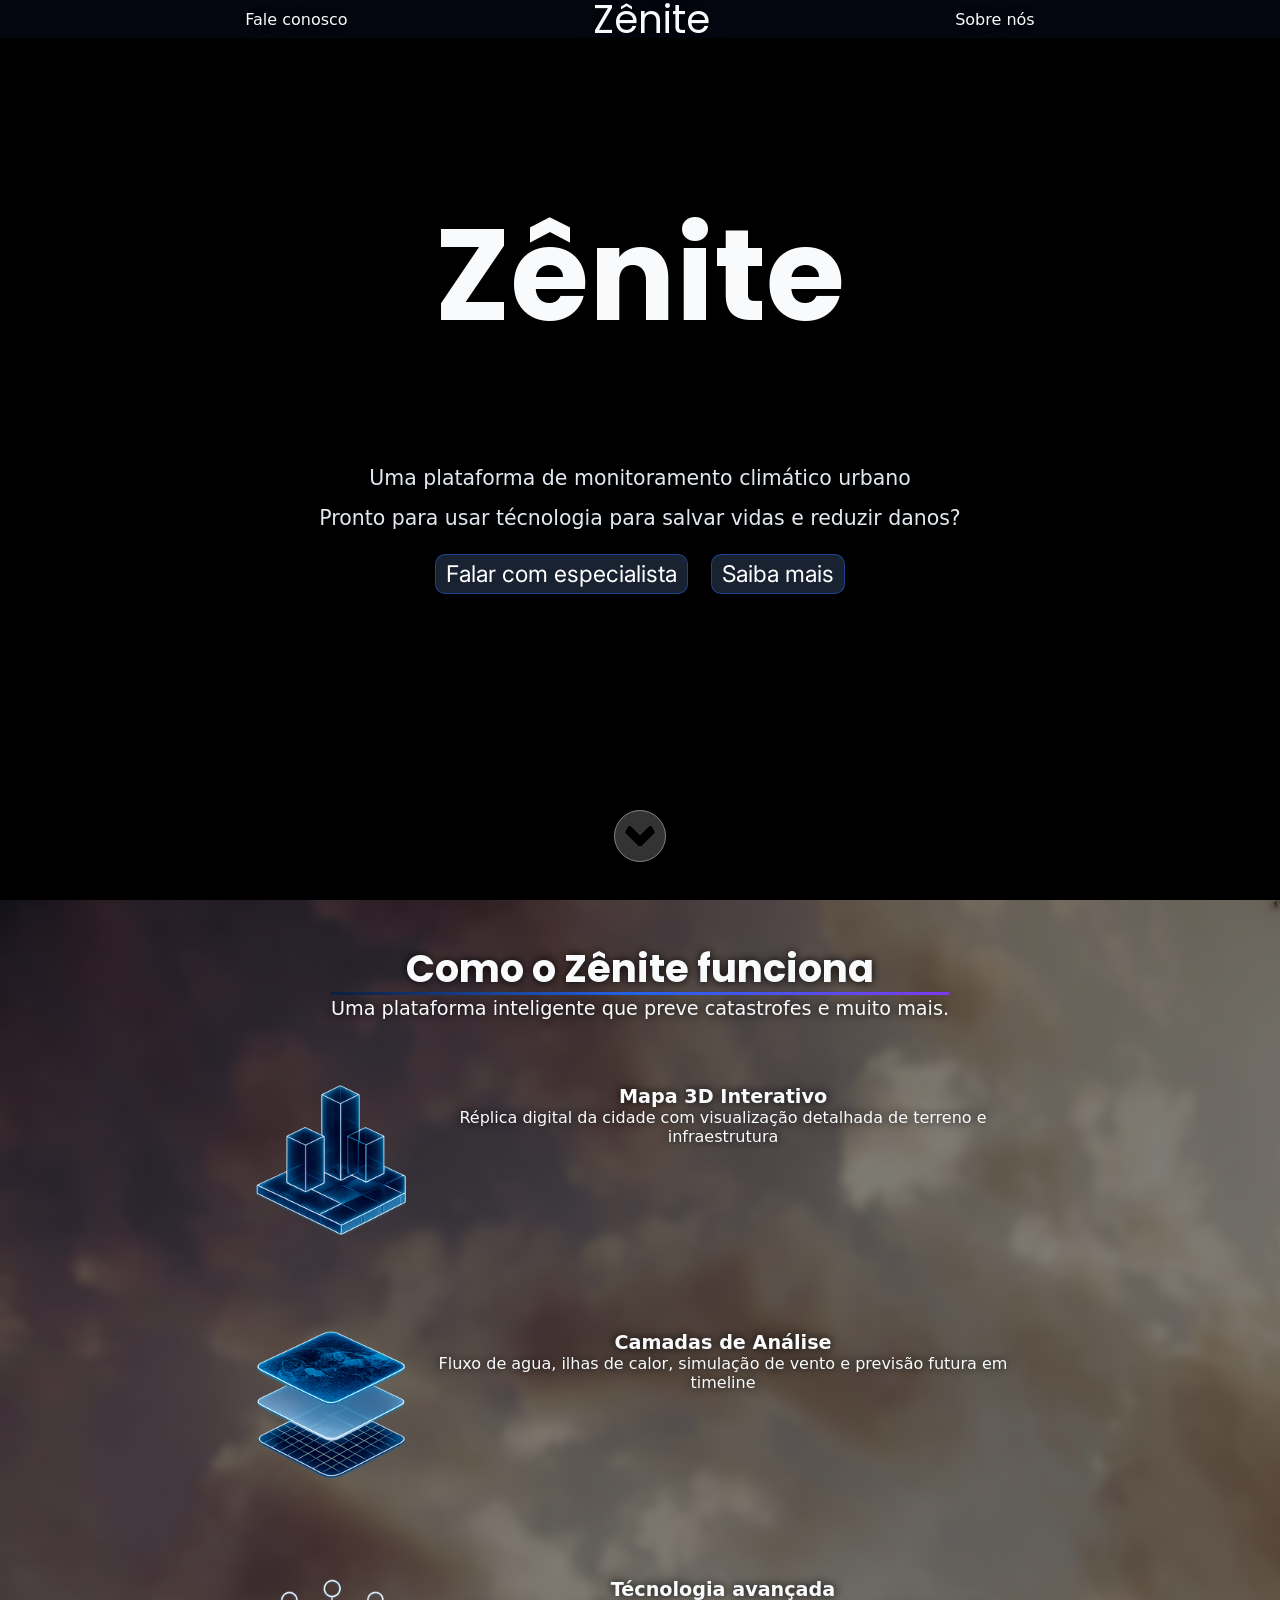
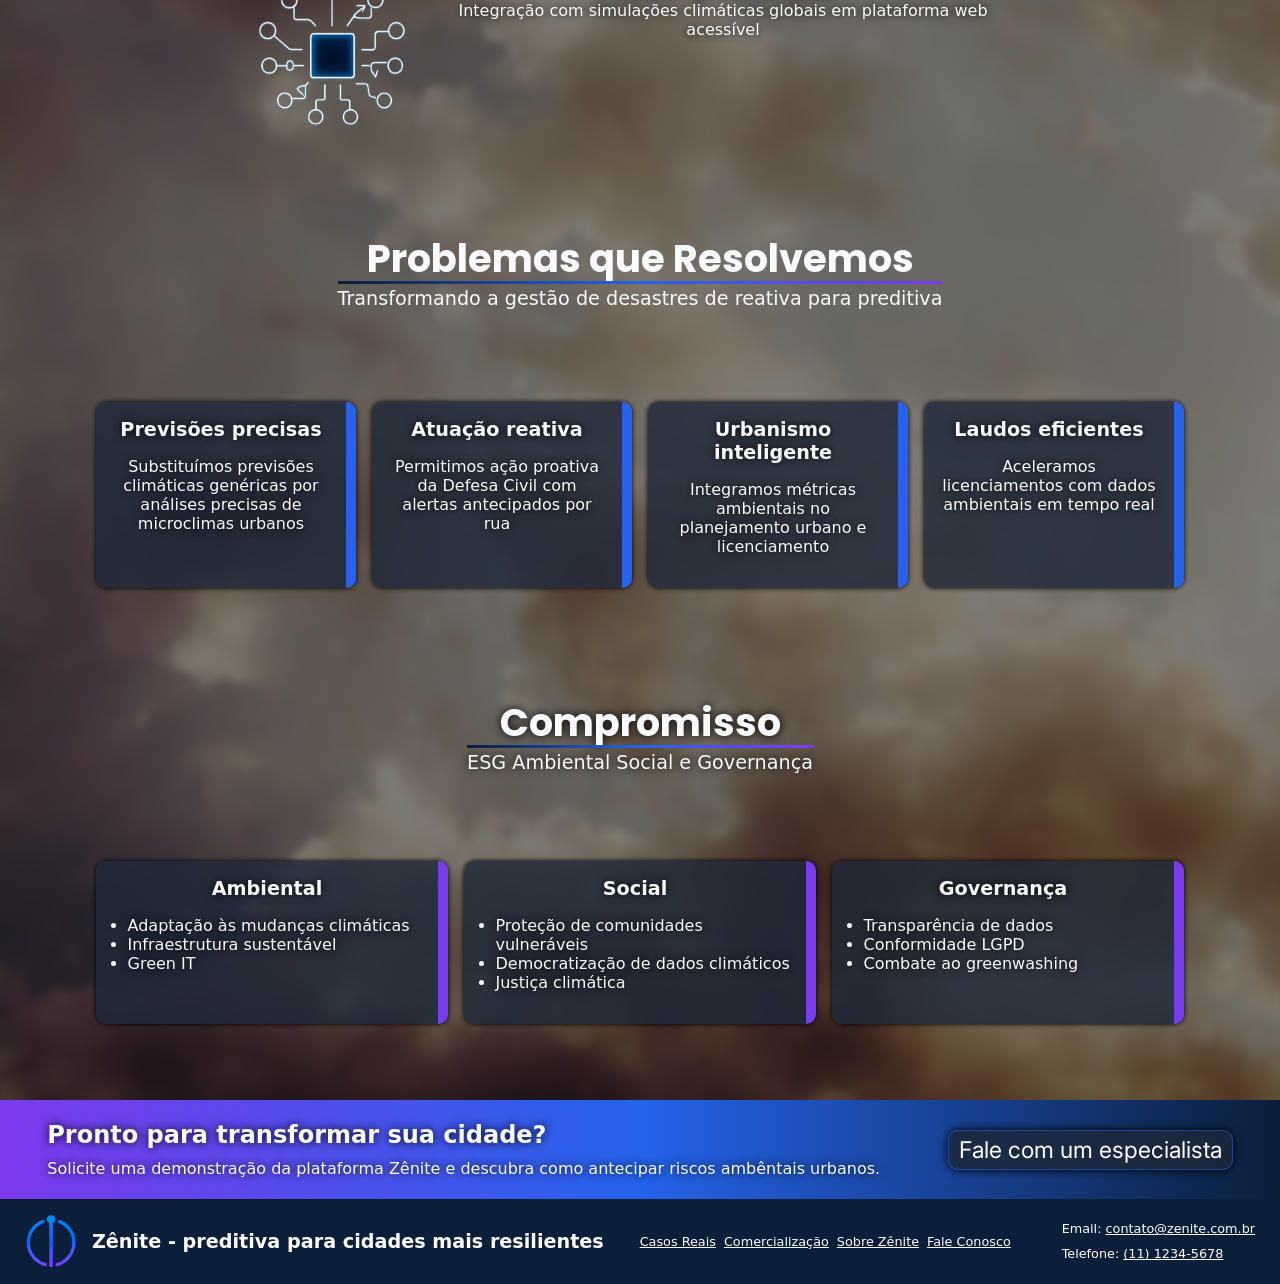
==== paginas/index.html @ c0b7d2ea "Merge pull request #3 from JvMaia1/reformulando-paginas Reformulando paginas" ====
<!DOCTYPE html>
<html lang="pt-br">
  <head>
    <meta charset="UTF-8">
    <meta name="viewport" content="width=device-width, initial-scale=1.0">
    <!-- otimizações para SEO E GEO -->
    <meta name="description" content="Zênite utiliza inteligência preditiva, dados climáticos e simulações urbanas para antecipar desastres e tornar cidades mais resilientes.">
    <meta property="og:title" content="Zênite">
    <meta property="og:description" content="Inteligência preditiva para cidades resilientes">
    <meta property="og:image" content="../imagens/zenite-cidade.jpg">
    <meta property="og:type" content="website">
    <meta property="og:url" content="https://zenite.com.br/">
    <meta name="robots" content="index, follow">

    <title>Zênite - Plataforma de Monitoramento Climático e Resiliência Urbana</title>
    <link rel="canonical" href="https://zenite.com.br/">
    <!-- Fonte -->
    <link rel="preconnect" href="https://fonts.googleapis.com">
    <link rel="preconnect" href="https://fonts.gstatic.com" crossorigin>
    <link href="https://fonts.googleapis.com/css2?family=Poppins:ital,wght@0,100;0,200;0,300;0,400;0,500;0,600;0,700;0,800;0,900;1,100;1,200;1,300;1,400;1,500;1,600;1,700;1,800;1,900&display=swap" rel="stylesheet">
    <link href="https://fonts.googleapis.com/css2?family=Inter:ital,opsz,wght@0,14..32,100..900;1,14..32,100..900&display=swap" rel="stylesheet">
    <!-- Estilos -->
    <link rel="stylesheet" href="../styles/styles.css">
    </head>
<body>
  <header id="topo-pagina">
    
    <video autoplay muted disablePictureInPicture src="../conteudo/videos/video-tempestade-c.mp4"></video>
    
    <h1 id="titulo">Zênite</h1>
    <nav id="menu" aria-label="Menu principal">
      <div class="links-menu">
        <!-- <a class="linha-gradiente" href="./casos-reais.html">Ver casos reais</a> -->
        <a class="linha-gradiente" href="./faleconosco.html">Fale conosco</a>
        <a id="titulo-nav" class="linha-gradiente" href="#topo-pagina">Zênite</a>
        <a class="linha-gradiente" href="./sobre-zenite.html">Sobre nós</a>
        <!-- <a class="linha-gradiente " href="./faleconosco.html">Proteja-se de catastrofes</a> -->
      </div>
    </nav>
    
    <div class="cta-header">
      <p>Uma plataforma de monitoramento climático urbano</p>
      <p>Pronto para usar técnologia para salvar vidas e reduzir danos?</p>
      <span><a id="cta-transformar" href="./faleconosco.html">Falar com especialista</a></span>
      <a href="#scrollar-para-problemas">Saiba mais</a>
    </div>

    <img id="botao-rolar" loading="lazy" src="../conteudo/imagens/seta-baixo.png" alt="seta para baixo para rolar a pagina para baixo e saber mais sobre a zenite">
  </header>

  <main>
    <article id="scrollar-para-problemas"  class="como-funciona">
      
      <div class="cabecalho">
        <h2 class="linha-gradiente">Como o Zênite funciona</h2>
          <p>Uma plataforma inteligente que preve catastrofes e muito mais.</p>
      </div>

      <section class="card">

        <img src="../conteudo/imagens/mapa-3d.png" alt="Mapa 3D Interativo">
        
        <div class="texto-card">
          <h3>Mapa 3D Interativo</h3>
            <p>Réplica digital da cidade com visualização detalhada de terreno e infraestrutura</p>
        </div>

      </section>
      
      <section class="card">

        <img src="../conteudo/imagens/analise-camadas.png" alt="">

        <div class="texto-card">
          <h3>Camadas de Análise</h3>
          <p>Fluxo de agua, ilhas de calor, simulação de vento e previsão futura em timeline</p>
        </div>

      </section>
      
      <section id="ancora-como-funciona" class="card">

        <img src="../conteudo/imagens/tecnologia-avancada.png" alt="">

        <div class="texto-card">
          <h3>Técnologia avançada</h3>
            <p>Integração com simulações climáticas globais em plataforma web acessível</p>
      </div>

      </section>

    </article>

    <section class="problemas-que-resolvemos">
      <div class="cabecalho">
        <h2 class="linha-gradiente">Problemas que Resolvemos</h2>
          <p>Transformando a gestão de desastres de reativa para preditiva</p>
      </div>
      <div class="cards">

        <div class="card">
          <h3 class="titulo-card">Previsões precisas</h3>
            <p class="card-conteudo">Substituímos previsões climáticas genéricas por análises precisas de microclimas urbanos</p>
        </div>

        <div class="card">
          <h3 class="titulo-card">Atuação reativa</h3>
            <p class="card-conteudo">Permitimos ação proativa da Defesa Civil com alertas antecipados por rua</p>
        </div>

        <div class="card">
          <h3 class="titulo-card">Urbanismo inteligente</h3>
            <p class="card-conteudo">Integramos métricas ambientais no planejamento urbano e licenciamento</p>
        </div>

        <div class="card">
          <h3 class="titulo-card">Laudos eficientes</h3>
            <p class="card-conteudo">Aceleramos licenciamentos com dados ambientais em tempo real</p>
        </div>

      </div>

    </section>
    
    <section class="compromisso">
      <div class="cabecalho">
        <h2 class="linha-gradiente">Compromisso</h2>
          <p>ESG Ambiental Social e Governança</p>
      </div>

        <section>
          <div class="cards">

            <div class="card">
          <h3>Ambiental</h3>
            <ul>
              <li>Adaptação às mudanças climáticas</li>
              <li>Infraestrutura sustentável</li>
              <li>Green IT</li>
            </ul>
        </div>
        
        <div class="card">
          <h3>Social</h3>
            <ul>
              <li>Proteção de comunidades vulneráveis</li>
              <li>Democratização de dados climáticos</li>
              <li>Justiça climática</li>
            </ul>
        </div>

        <div class="card">
            <h3>Governança</h3>
            <ul>
              <li>Transparência de dados</li>
              <li>Conformidade LGPD</li>
            <li>Combate ao greenwashing</li>
          </ul>
        </div>
        </div>
        </section>

    </section>

    <section class="pronto-para-transformar">
      <div>
        <h2>Pronto para transformar sua cidade?</h2>
          <p>Solicite uma demonstração da plataforma Zênite e descubra como antecipar riscos ambêntais urbanos.</p>
      </div>
      <span><a class="cta-transformar" href="faleconosco.html">Fale com um especialista</a></span>
    </section>

  </main>

  <footer>

    <div class="logo">
      <img class="logo-original" loading="lazy" src="../conteudo/imagens/nova-logo-zenite-cortada.png" alt="Logo Zênite">
      <h2>Zênite - preditiva para cidades mais resilientes</h2>
    </div>

    
    
    <div class="footer-links">
      <a href="./casos-reais.html">Casos Reais</a>
      <a href="./comercializacao.html">Comercialização</a>
      <a href="./sobre-zenite.html">Sobre Zênite</a>
      <a href="./faleconosco.html">Fale Conosco</a>
    </div>

    <div class="footer-contato">
      <p>Email: <a href="mailto:contato@zenite.com.br">contato@zenite.com.br</a></p>
      <p>Telefone: <a href="tel:+551112345678">(11) 1234-5678</a></p>
    </div>
    
  </footer>

  <script src="../scripts/script.js"></script>
  <script type="application/ld+json">
    {
      "@context": "https://schema.org",
      "@type": "Organization",
      "name": "Zênite",
      "url": "https://zenite.com.br",
      "description": "Plataforma de monitoramento climático e resiliência urbana"
    }
  </script>
</body>
</html>
---- styles/styles.css ----
/* META */

:root {
  /* Cores principais */
  --cor-principal1: #0B1F3A;
  --cor-principal2: #2563EB;
  --cor-principal3: #3882F6;
  --cor-principal4: #7C3AED;
  --cor-principal5: #F8FAFC;

  /* Cores Neutras */
  --cor-neutra1: #020617;
  --cor-neutra2: #1E293B;
  --cor-neutra3: #64748B;
  --cor-neutra4: #E2E8F0;
  --cor-neutra5: #FFFFFF;

  /* Fontes */
  --fonte-titulos: 'Poppins', sans-serif, system-ui;

  /* Gradiente */
  --gradiente: linear-gradient(to right, #0B1F3A, #2563EB, #7C3AED);
}

*, *::before, *::after {
  box-sizing: border-box;
  margin: 0;
  padding: 0;
}

html {
  overflow-x: hidden; /* Evitando que a pagina crie uma barra lateral */
  font-size: 16px;
  font-family: system-ui, sans-serif;
  background-color: black;
  scroll-behavior: smooth;
}

main::before{
  content: '';

  position: absolute;
  inset: 0;

  background: rgba(0, 0, 0, 0.5);
  backdrop-filter: blur(4px);

  z-index: -1;
}

main{
  position: relative;
  isolation: isolate;
  background-image: url(../conteudo/imagens/fundo.jpeg);
  background-size: cover;
}

h1, nav, nav a { 
  text-shadow: 0 0 10px black;
  color: var(--cor-principal5);
  text-decoration: none;
}

header {
  display: flex;
  justify-content: center;
  position: relative;
  width: 100vw;
  height: 100vh;

  video {
    position: absolute;
    z-index: -2;  
    width: 100vw;
    height: 100vh;
    object-fit: cover;
    animation-name: esmaecer;
    animation-timing-function: ease-in;
    animation-duration: 12s;
    animation-fill-mode: forwards;
  }
}

h1 {
  position: absolute;
  top: 20vh;
  
  font-size: clamp(4rem, 10vw, 16rem);
  
  /* espaço para a linha */
  padding-bottom: 1rem;
  
  font-family: var(--fonte-titulos);
}

/* linha com gradiente abaixo do titulo */
.linha-gradiente::after {
  content: '';
  
  position: absolute;
  top: 20vh;
  
  /* faz a linha começar antes do texto */
  left: -15vw;
  
  /* aumenta além do tamanho do h1 */
  width: calc(100% + 30vw);
  
  height: 3px;
  
  background: var(--gradiente);
}

.cabecalho h2{position: relative;}

.cabecalho .linha-gradiente::after {
  position: absolute;
  top: 90%;
  left: 0;
  width: 100%;
}

nav {
  /* Flex */
  position: fixed;
  top: 0;
  display: flex;
  flex-wrap: wrap;
  align-content: flex-start;
  gap: 5px;
  
  /* Posição */
  z-index: 5;
  
  a{
    font-size: clamp(1rem, 1.2vw, 60px);
    position: relative;
    transition: 0.3s ease-in-out;
    
    &:hover, &:focus-visible{
      color: var(--cor-principal3);
      text-shadow: 0 0 10px #00000049;
      &::after{
        animation-name: transicao_barra_links;
        animation-duration: 0.3s;
        opacity: 1;
      }
    }
  }
  
  .linha-gradiente::after{
    position: absolute;
    height: 3px;
    width: 120%;
    left: -10%;
    top: 90%;
    opacity: 0;
    transition: opacity 0.3s ease;
  }
}

#titulo-nav{
  font-size: clamp(1.5rem, 3vw, 8rem);
  font-family: var(--fonte-titulos);
  /* user-select: none; */
  cursor: default ;
  opacity: 0;
  transition: opacity 0.5s ease;
  text-shadow: black 0px 0px 20px;
}

#titulo-nav.visivel{
  opacity: 1;
  cursor: pointer ;
}

.links-menu{
  display: flex;
  align-items: center;
  justify-content: space-evenly;
  background-color: #070d1b9c;
  box-shadow:  0 0 20px black;
  width: 100vw;
  min-height: fit-content;
  height: 3vw;
}

.cta-header{
  position: absolute;
  top: 50vh;
  text-align: center;
  font-size: clamp(1rem, 3vw, 8rem);
  color: var(--cor-neutra4);
  text-shadow: 0 0 10px black;
  p{
    user-select: none;
    position: relative;
    font-size: clamp(1rem, 1.6vw, 8rem);
    margin-inline: 10px;
    margin-block: 1rem;
  }
}

.cta-header, .pronto-para-transformar{
  a, a #cta-transformar{
    font-family: 'Inter', sans-serif;
    display: inline-block;
    position: relative;
    color: var(--cor-neutra5);
    font-size: clamp(1rem, 1.8vw, 6rem);
    /* width: fit-content; */
    text-decoration: none;
    background-color: hsla(217, 33%, 17%, 0.85);
    border-radius: 10px;
    padding: 5px 10px;
    box-shadow: 0 0 10px black;
    text-shadow: none;
    margin: 5px;
    border: 1px solid #2564eb80;
}
  
  a:hover, a:focus-visible{ 
    color:var(--cor-principal2); 
    box-shadow: 0 0 2px var(--cor-principal2);
  }     
}

#botao-rolar{
  /*Tamanho  */
  width: 52px;
  height: 52px;  

  /* Posição */
  position: fixed;
  top: 90vh;
  z-index: 3;

  /* Animação */
  animation-name: sobe_desce;
  animation-duration: 1s;
  animation-iteration-count: infinite;
  animation-direction: alternate;
  
  /* Estilização */
  background-color: rgba(255, 255, 255, 0.2);
  border: 1px gray solid;
  padding: 10px;
  border-radius: 100%;
  user-select: none;
}

.compromisso{
  height: 50vh;
  min-height: fit-content;
  ul{
    margin-inline-start: 1rem ;
  }
}

.como-funciona{height: 100vh;}

.como-funciona, .compromisso { 
  display: flex;
  isolation: isolate;
  position: relative;
  flex-direction: column;
  font-size: clamp(0.8rem, 2vw, 3rem);
  min-height: fit-content;
  align-items: center;
  justify-content: space-around;
  padding: 1rem;
  color: var(--cor-principal5);
  text-shadow: 0 0 10px black;
  
  img{
    width: 150px;
    height: auto;
  }
}

.como-funciona, .problemas-que-resolvemos, .compromisso{
  p{
    font-size: clamp(0.8rem, 1.5vw, 4rem);
    margin: 0 auto;
  }
  
  .cabecalho {
    
    h2{
      font-size: clamp(1.5rem, 3vw, 8rem);
      font-family: var(--fonte-titulos);
    }
  }
  
}

.card{
  
  display: flex;
  max-width: 800px;
  gap: 1rem;
  color: var(--cor-principal5);
  text-shadow: 0 0 10px black;
  padding: 1rem;
  padding-block-end: 2rem;
  border-radius: 10px;  
  user-select: none;
  transition: ease-in-out 0.1s;
  &:hover, &:focus-visible{
    transform: scale(1.008);
  }
  
  h2, h3, p{
    width: 100%;
    text-align: center;
    font-size: clamp(1rem, 1.5vw, 3rem);
  }
  
  ul{
    margin-inline-start: 5%;
  }
  
  p, li{
    font-size: clamp(1rem, 1vw, 6rem);
  }
}

.problemas-que-resolvemos{
  color: var(--cor-principal5);
  height: 50vh;
  min-height: fit-content;
  display: flex;
  flex-wrap: wrap;
  justify-content: space-around;
  align-items: center;
  
}

.cabecalho{
  display: flex;
  text-align: center;
  flex-direction: column;
  justify-content: center;
  align-content: center;
}

.problemas-que-resolvemos, .compromisso {
  .cards{
    display: flex;
    width: 90vw;
    flex-wrap: wrap;
    padding: 2rem;
    gap: 1rem;
    justify-content: space-around;
  }
  
  .card{
    flex: 1 1 20%;
    display: flex;
    flex-direction: column;
    border-radius: 10px;
    background-color: hsla(217, 33%, 17%, 0.8);
    box-shadow: 0 0 5px black;
  }
}
.compromisso .card {border-inline-end: solid 10px var(--cor-principal4);}
.problemas-que-resolvemos .card{ border-inline-end: solid 10px var(--cor-principal2);}

.pronto-para-transformar{
  display: flex;
  flex-wrap: wrap;
  align-items: center;
  justify-content: space-around;
  gap: 5px;
  background-image: linear-gradient(to right,#7C3AED,#2563EB,#0B1F3A);
  padding: 1rem;
  color: var(--cor-principal5);
  h2,p{
    padding: 5px;
    text-shadow: 0 0 10px black;
  }
}

footer {
  color: white;
  font-size: clamp(0.8rem, 0.8vw, 3rem);
  text-align: center;
  display: flex;
  gap: 1rem;
  flex-wrap: wrap;
  justify-content: space-around;
  align-items: center;
  height: fit-content;
  background-color: var(--cor-principal1);
  a {
    color: white;
    &:hover, &:focus-visible{
      color: var(--cor-principal3)
    }
  }
}

.footer-links {
  display: flex;
  gap: 0.5rem;
}

.footer-contato{
  text-align: start;
  padding: 10px;
  p{padding: 5px;}
}

.logo{
  display: flex;
  align-items: center;
  .logo-original {
    width: clamp(50px, 3.5vw, 150px);
    margin: 1rem ;
  }
}

@keyframes sobe_desce{
  from{transform: translateY(10px);}
  to{transform: translateY(-10px);}
}

@keyframes transicao_barra_links {
  from { transform: scaleX(0.1) ; }
  to { transform: scaleX(1) ; }
}

@keyframes esmaecer{
  from{opacity: 1;}
  to{opacity:0.7;}
}
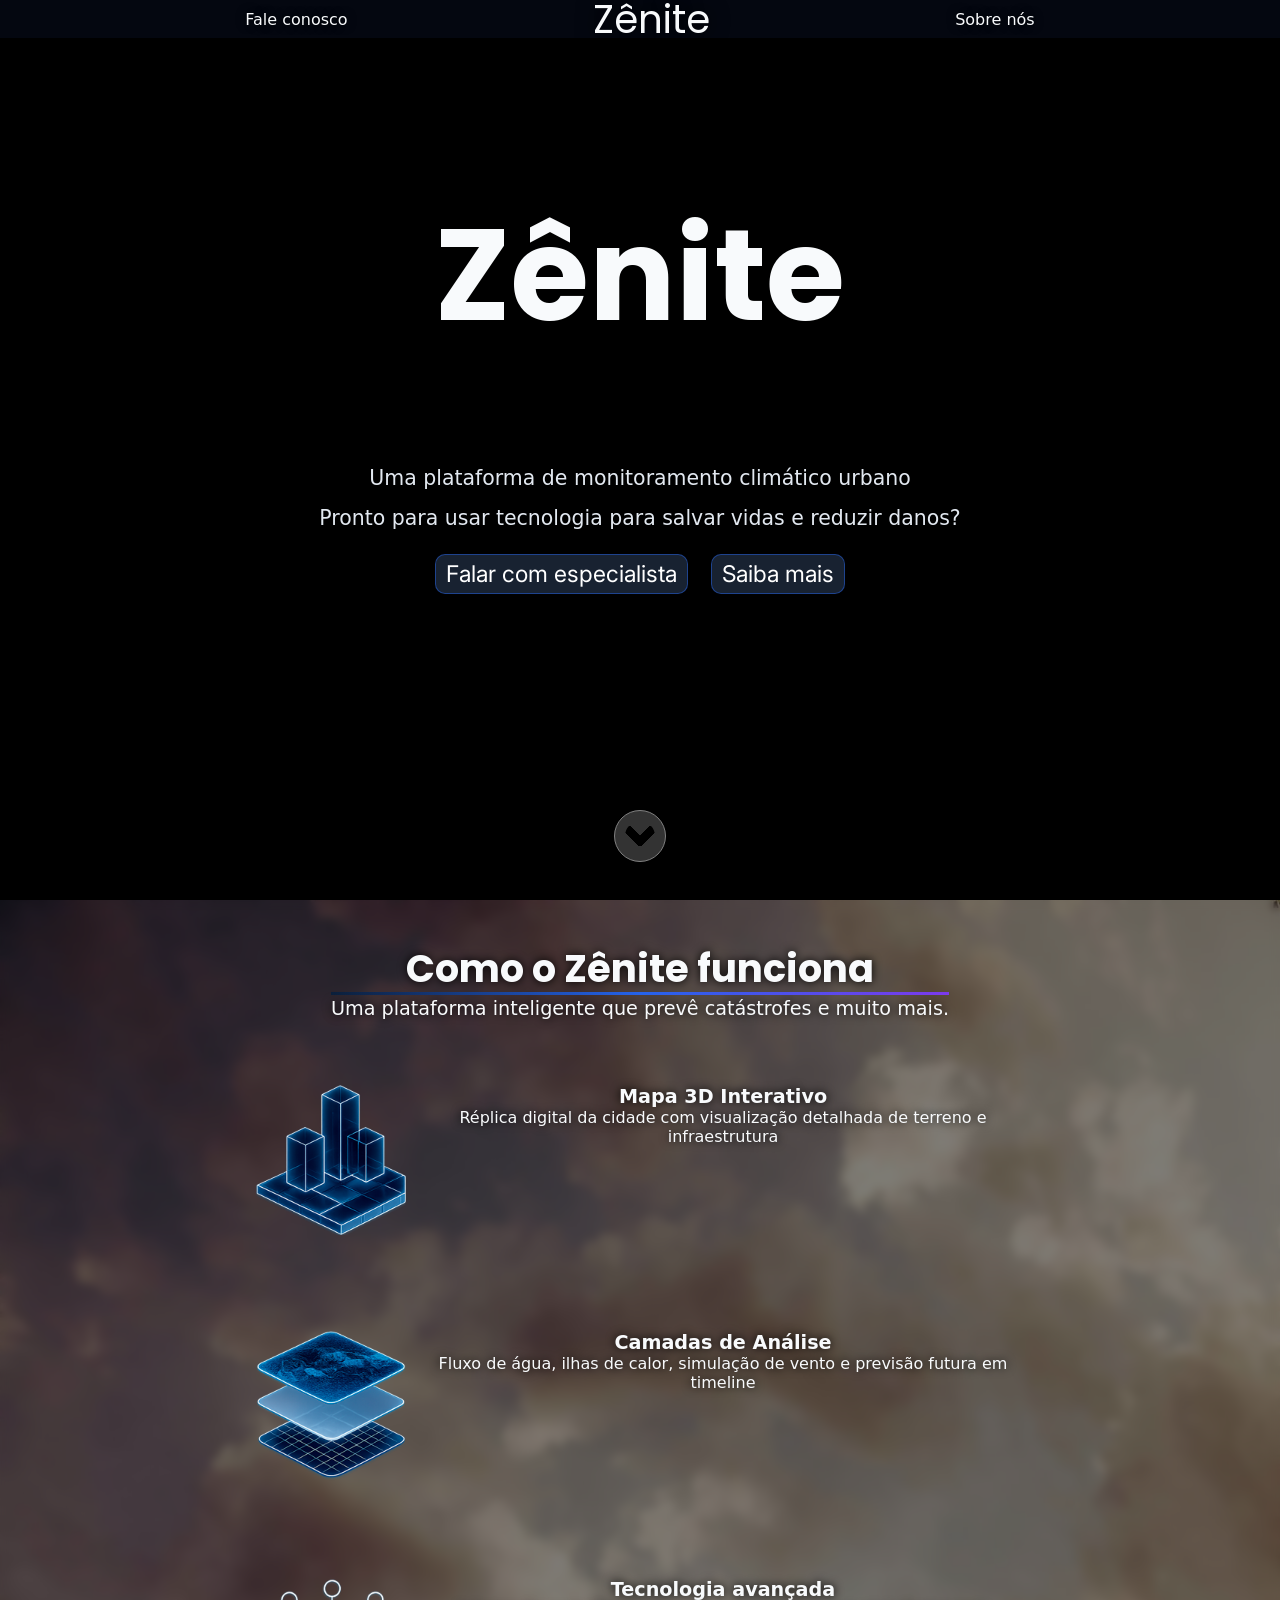
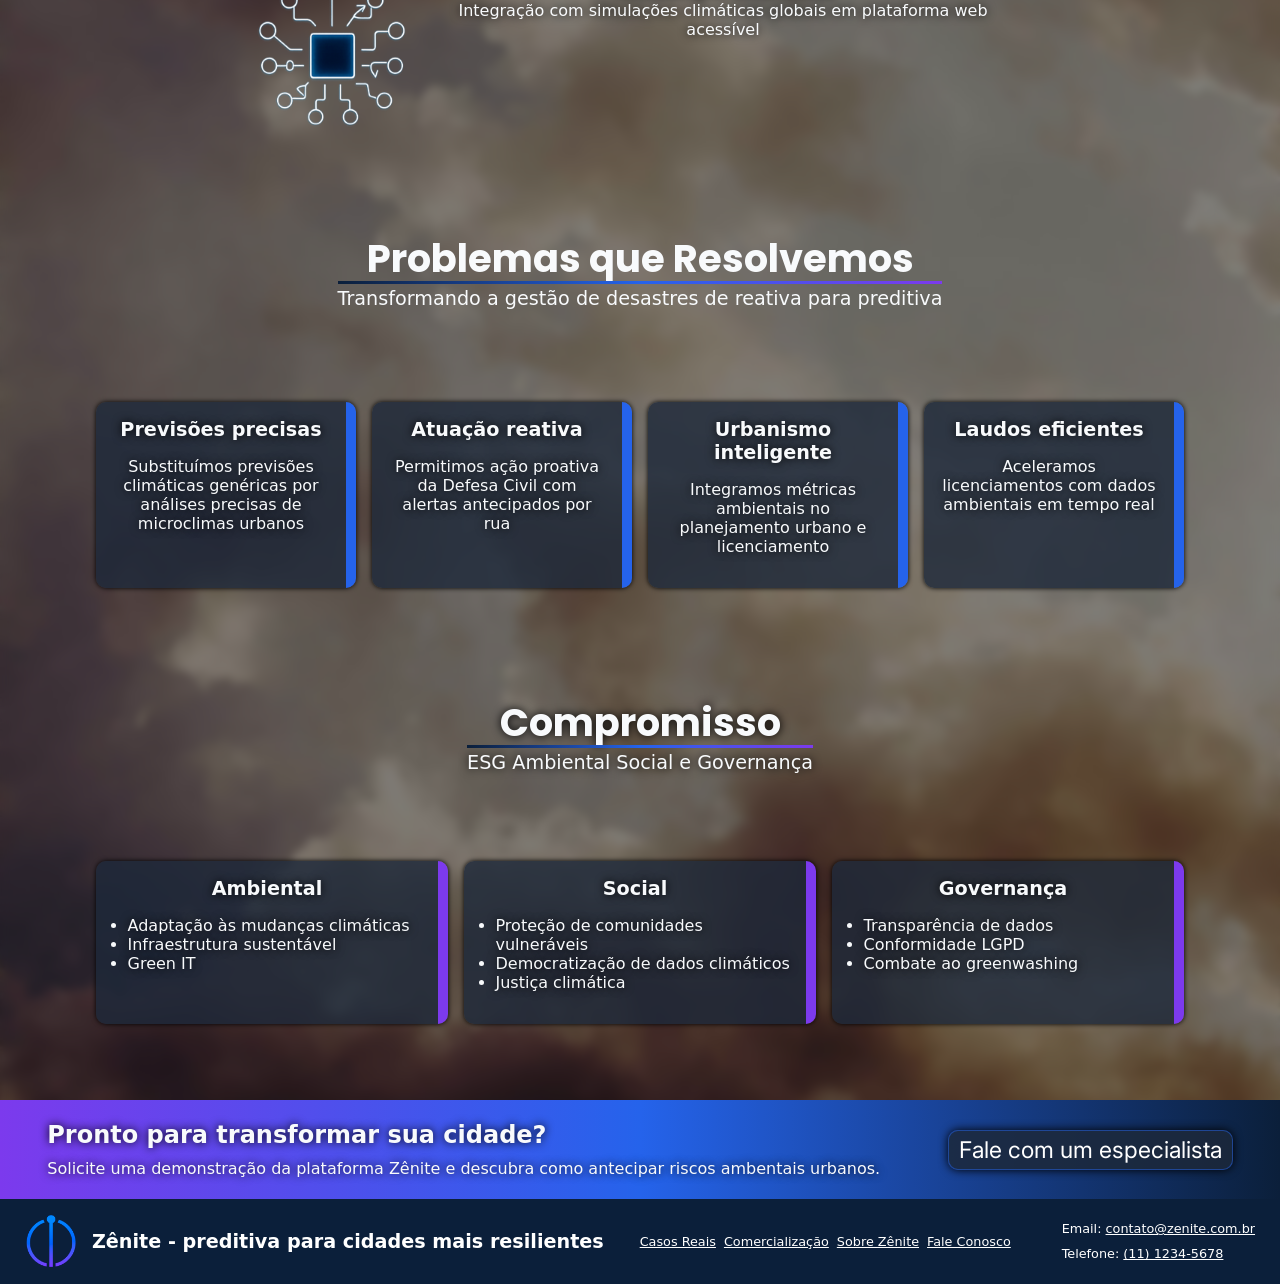
==== commit c0c7e6b0: "Merge pull request #4 from JvMaia1/feature/Yuri Feature/yuri" ====
--- a/paginas/index.html
+++ b/paginas/index.html
@@ -32,7 +32,7 @@
       <div class="links-menu">
         <!-- <a class="linha-gradiente" href="./casos-reais.html">Ver casos reais</a> -->
         <a class="linha-gradiente" href="./faleconosco.html">Fale conosco</a>
-        <a id="titulo-nav" class="linha-gradiente" href="#topo-pagina">Zênite</a>
+        <a id="titulo-nav" class="linha-gradiente" href="#topo-pagina" aria-current="page">Zênite</a>
         <a class="linha-gradiente" href="./sobre-zenite.html">Sobre nós</a>
         <!-- <a class="linha-gradiente " href="./faleconosco.html">Proteja-se de catastrofes</a> -->
       </div>
@@ -40,7 +40,7 @@
     
     <div class="cta-header">
       <p>Uma plataforma de monitoramento climático urbano</p>
-      <p>Pronto para usar técnologia para salvar vidas e reduzir danos?</p>
+      <p>Pronto para usar tecnologia para salvar vidas e reduzir danos?</p>
       <span><a id="cta-transformar" href="./faleconosco.html">Falar com especialista</a></span>
       <a href="#scrollar-para-problemas">Saiba mais</a>
     </div>
@@ -53,7 +53,7 @@
       
       <div class="cabecalho">
         <h2 class="linha-gradiente">Como o Zênite funciona</h2>
-          <p>Uma plataforma inteligente que preve catastrofes e muito mais.</p>
+          <p>Uma plataforma inteligente que prevê catástrofes e muito mais.</p>
       </div>
 
       <section class="card">
@@ -69,11 +69,11 @@
       
       <section class="card">
 
-        <img src="../conteudo/imagens/analise-camadas.png" alt="">
+        <img src="../conteudo/imagens/analise-camadas.png" alt="Visualização de camadas climáticas urbanas">
 
         <div class="texto-card">
           <h3>Camadas de Análise</h3>
-          <p>Fluxo de agua, ilhas de calor, simulação de vento e previsão futura em timeline</p>
+          <p>Fluxo de água, ilhas de calor, simulação de vento e previsão futura em timeline</p>
         </div>
 
       </section>
@@ -83,7 +83,7 @@
         <img src="../conteudo/imagens/tecnologia-avancada.png" alt="">
 
         <div class="texto-card">
-          <h3>Técnologia avançada</h3>
+          <h3>Tecnologia avançada</h3>
             <p>Integração com simulações climáticas globais em plataforma web acessível</p>
       </div>
 
@@ -165,7 +165,7 @@
     <section class="pronto-para-transformar">
       <div>
         <h2>Pronto para transformar sua cidade?</h2>
-          <p>Solicite uma demonstração da plataforma Zênite e descubra como antecipar riscos ambêntais urbanos.</p>
+          <p>Solicite uma demonstração da plataforma Zênite e descubra como antecipar riscos ambentais urbanos.</p>
       </div>
       <span><a class="cta-transformar" href="faleconosco.html">Fale com um especialista</a></span>
     </section>
--- a/styles/styles.css
+++ b/styles/styles.css
@@ -392,8 +392,9 @@
   align-items: center;
   height: fit-content;
   background-color: var(--cor-principal1);
-  a {
+  a{
     color: white;
+    text-decoration:underline;
     &:hover, &:focus-visible{
       color: var(--cor-principal3)
     }
@@ -433,4 +434,5 @@
 @keyframes esmaecer{
   from{opacity: 1;}
   to{opacity:0.7;}
-}+}
+
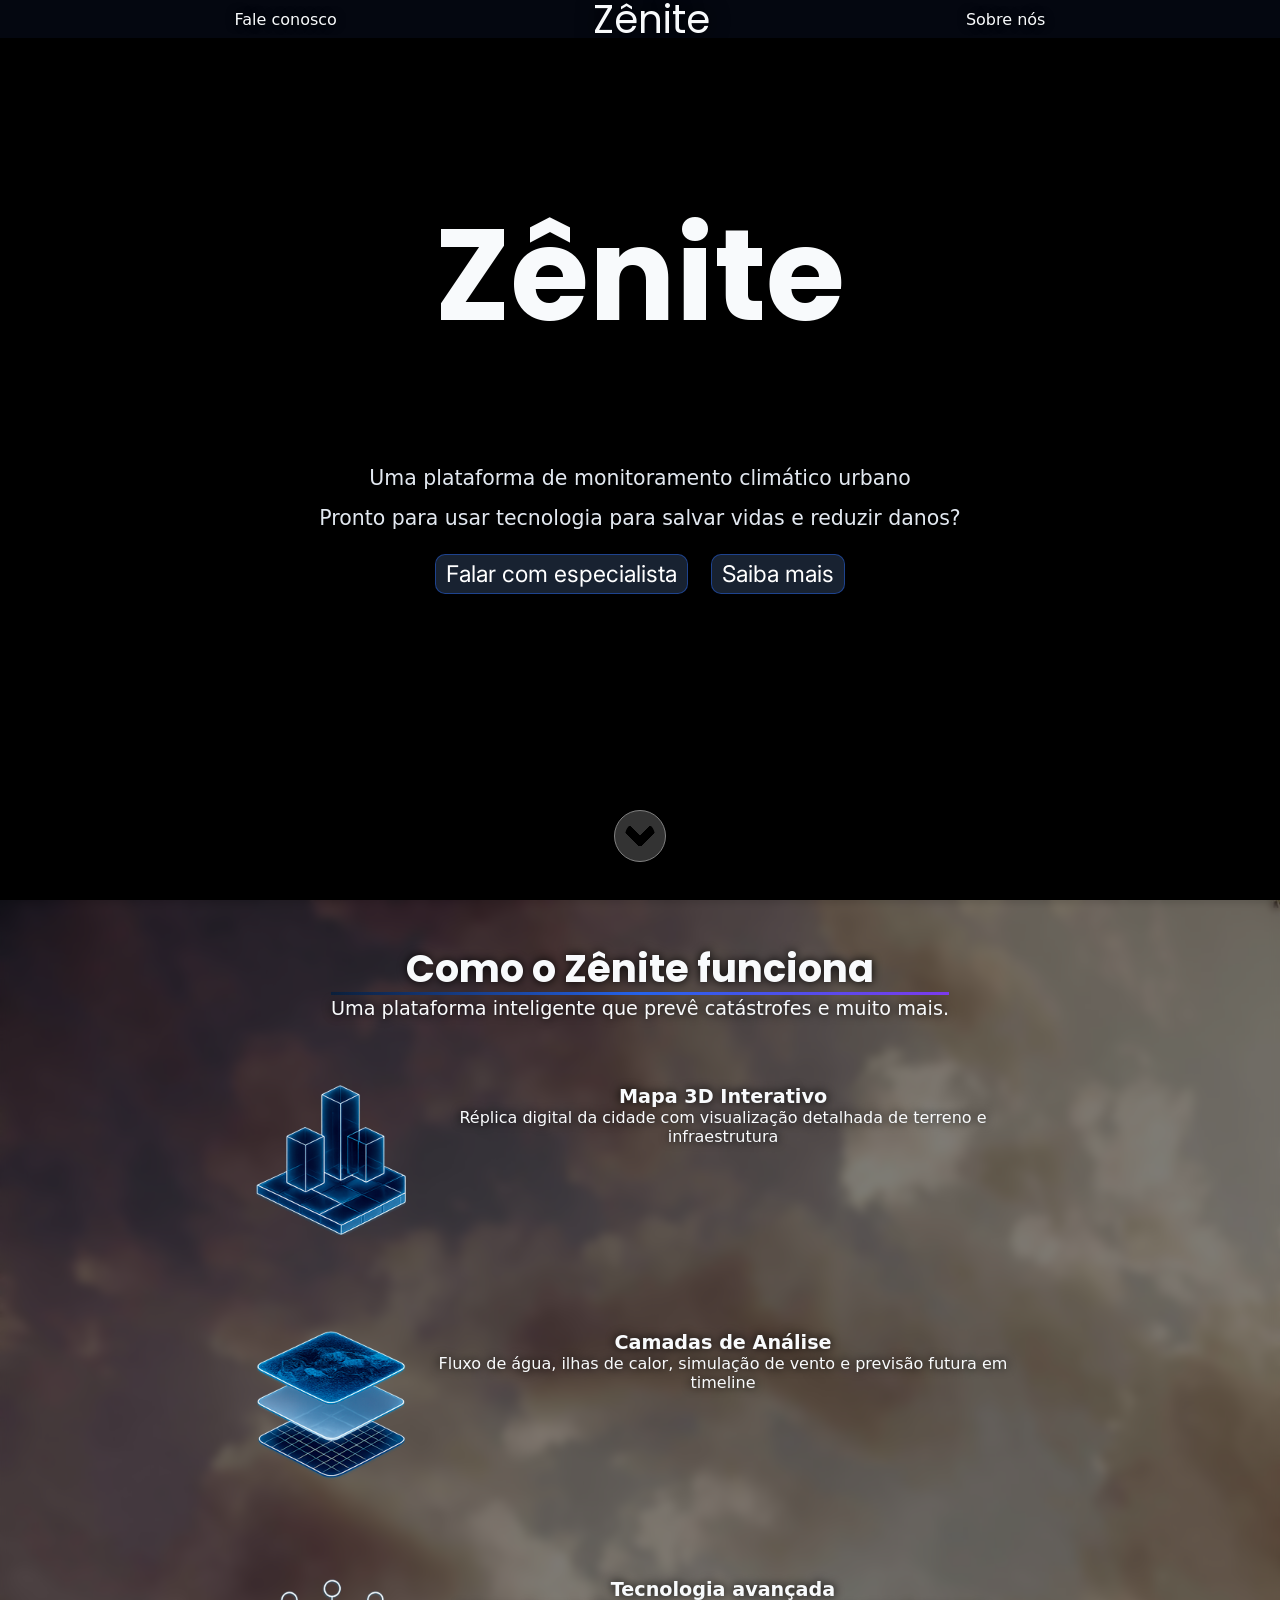
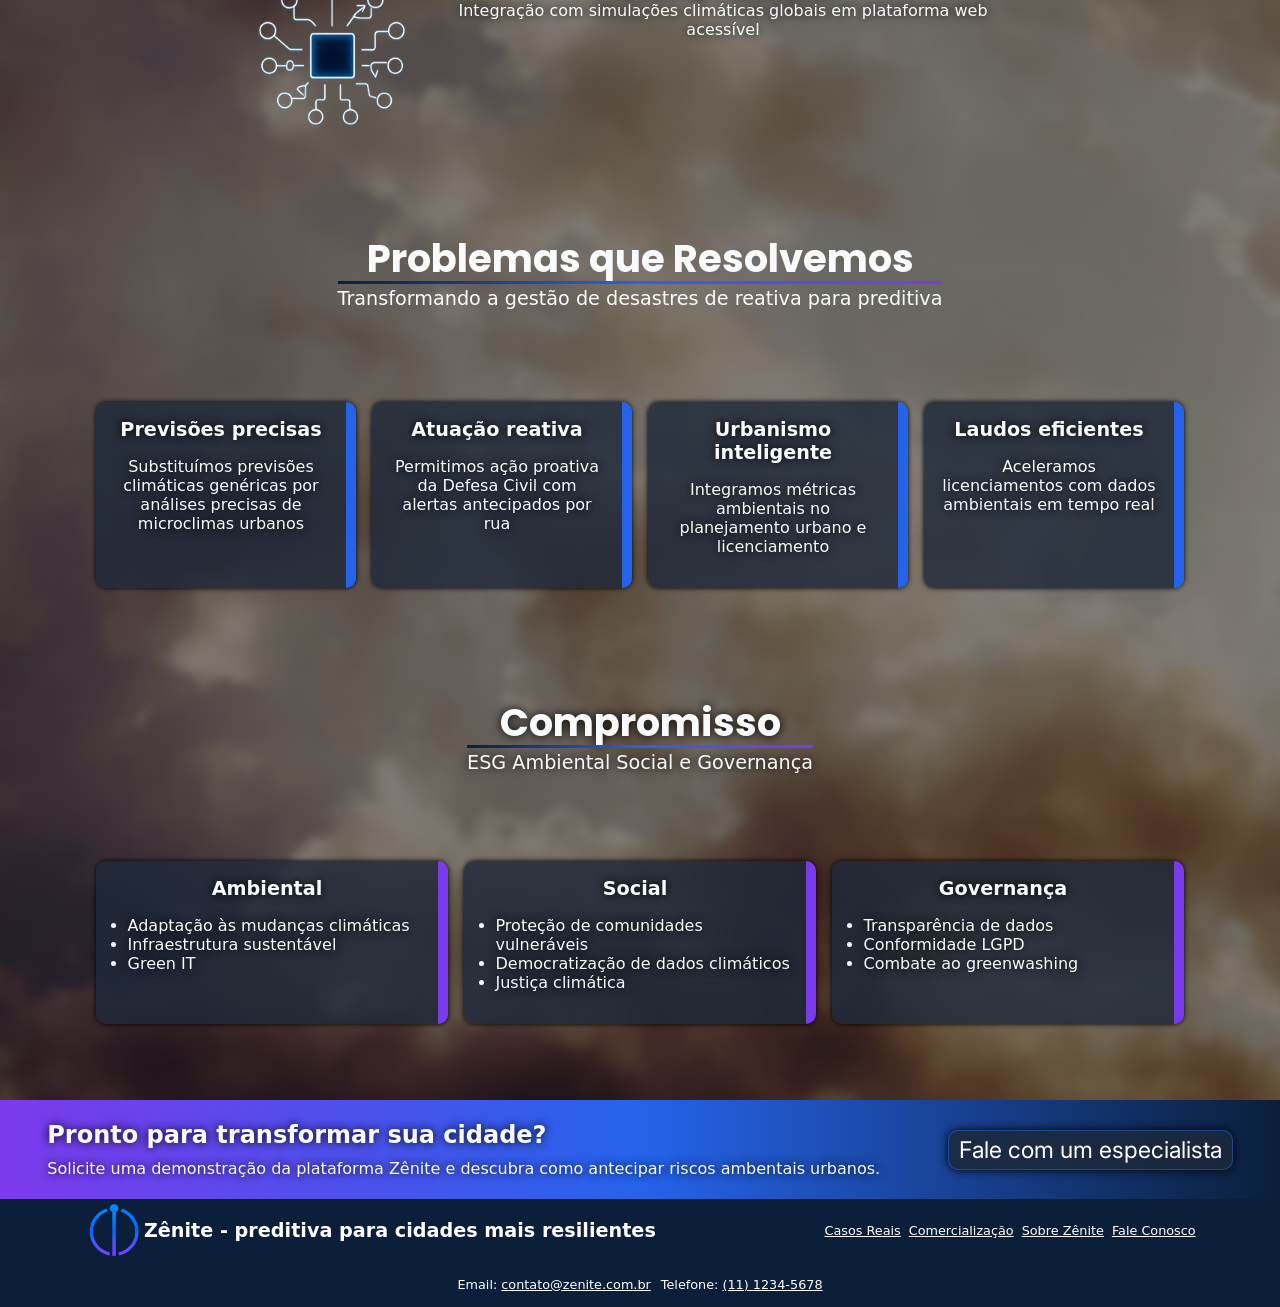
==== commit 23f2c961: "atualizando pagina sobre, estilos, semantica e conteudos. e tratando imagens" ====
--- a/paginas/index.html
+++ b/paginas/index.html
@@ -25,7 +25,7 @@
 <body>
   <header id="topo-pagina">
     
-    <video autoplay muted disablePictureInPicture src="../conteudo/videos/video-tempestade-c.mp4"></video>
+    <video autoplay muted src="../conteudo/videos/video-tempestade-c.mp4"></video>
     
     <h1 id="titulo">Zênite</h1>
     <nav id="menu" aria-label="Menu principal">
--- a/styles/styles.css
+++ b/styles/styles.css
@@ -177,7 +177,8 @@
 .links-menu{
   display: flex;
   align-items: center;
-  justify-content: space-evenly;
+  justify-content: center;
+  gap:20%;
   background-color: #070d1b9c;
   box-shadow:  0 0 20px black;
   width: 100vw;
@@ -386,7 +387,7 @@
   font-size: clamp(0.8rem, 0.8vw, 3rem);
   text-align: center;
   display: flex;
-  gap: 1rem;
+  /* gap: 1rem; */
   flex-wrap: wrap;
   justify-content: space-around;
   align-items: center;
@@ -407,6 +408,7 @@
 }
 
 .footer-contato{
+  display: flex;
   text-align: start;
   padding: 10px;
   p{padding: 5px;}
@@ -417,7 +419,7 @@
   align-items: center;
   .logo-original {
     width: clamp(50px, 3.5vw, 150px);
-    margin: 1rem ;
+    margin: 0.3rem ;
   }
 }
 
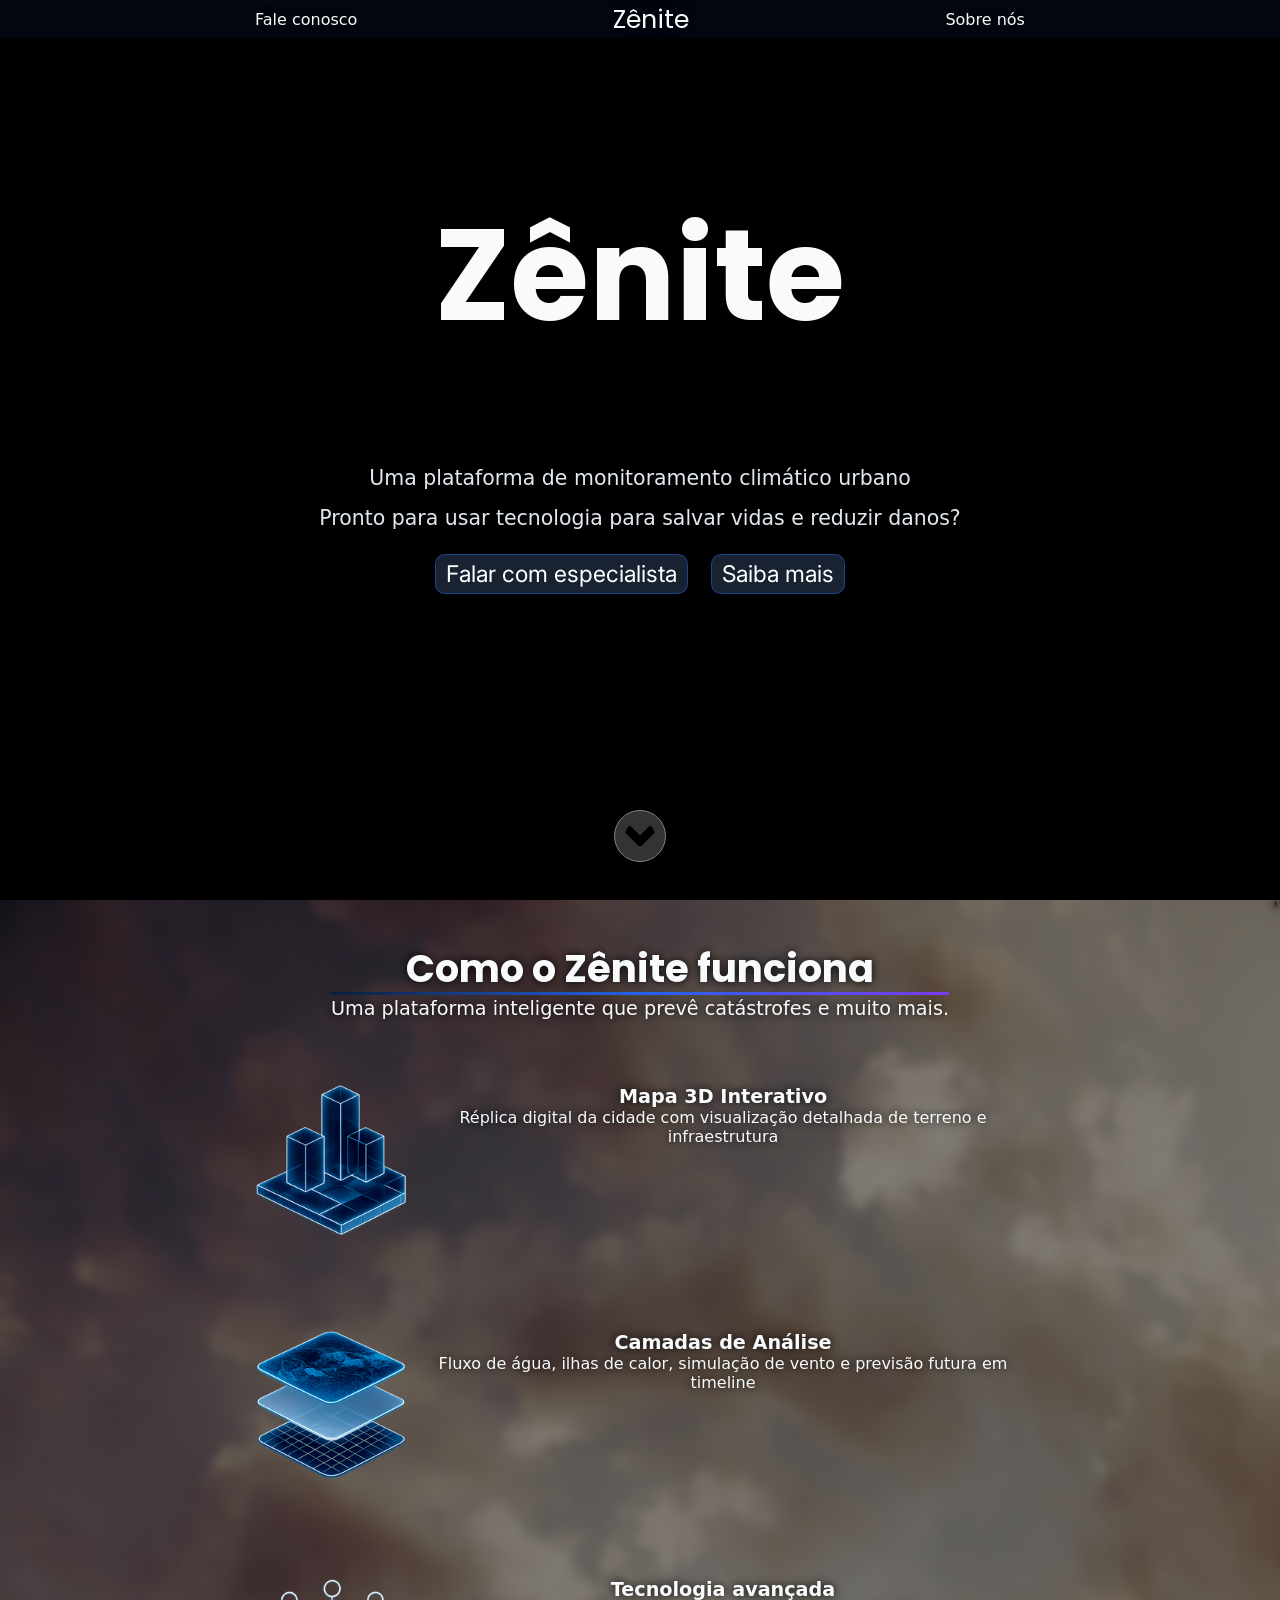
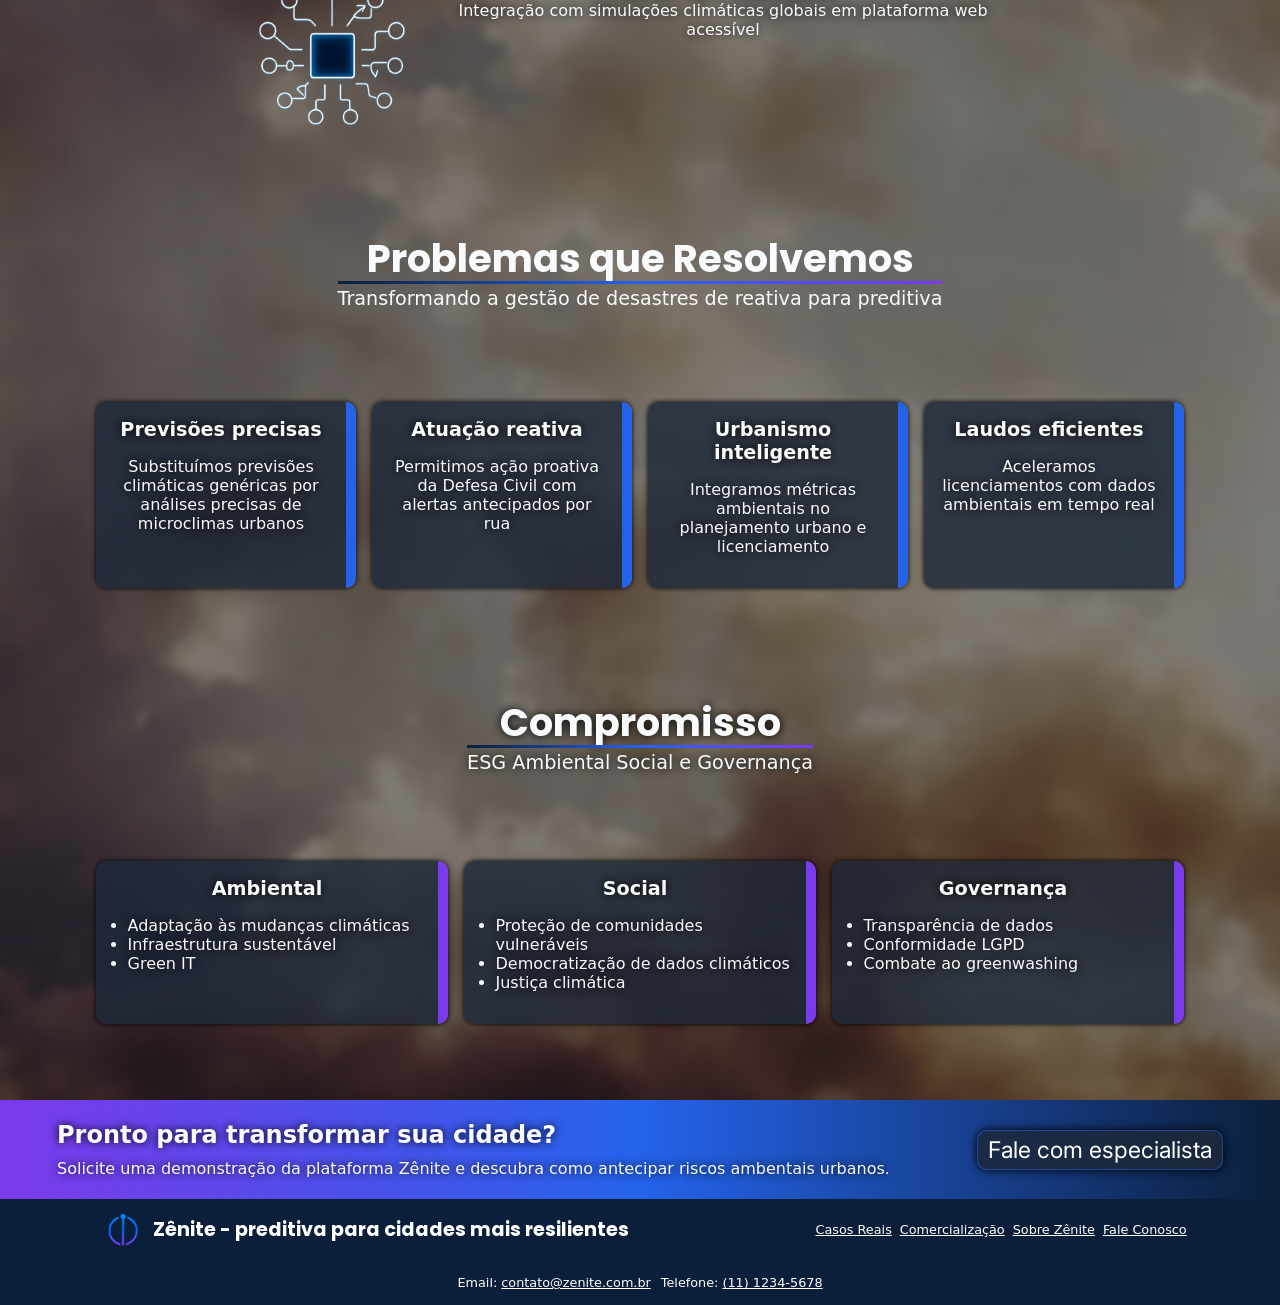
==== commit a47c3a22: "atualizando estilos da home" ====
--- a/paginas/index.html
+++ b/paginas/index.html
@@ -167,7 +167,7 @@
         <h2>Pronto para transformar sua cidade?</h2>
           <p>Solicite uma demonstração da plataforma Zênite e descubra como antecipar riscos ambentais urbanos.</p>
       </div>
-      <span><a class="cta-transformar" href="faleconosco.html">Fale com um especialista</a></span>
+      <span><a class="cta-transformar" href="faleconosco.html">Fale com especialista</a></span>
     </section>
 
   </main>
--- a/styles/styles.css
+++ b/styles/styles.css
@@ -160,16 +160,16 @@
 }
 
 #titulo-nav{
-  font-size: clamp(1.5rem, 3vw, 8rem);
+  font-size: clamp(1.5rem, 2vw, 8rem);
   font-family: var(--fonte-titulos);
-  /* user-select: none; */
   cursor: default ;
   opacity: 0;
-  transition: opacity 0.5s ease;
   text-shadow: black 0px 0px 20px;
 }
 
-#titulo-nav.visivel{
+#botao-rolar, #titulo-nav {transition: opacity 0.5s ease;}
+
+#botao-rolar.visivel, #titulo-nav.visivel{
   opacity: 1;
   cursor: pointer ;
 }
@@ -209,7 +209,6 @@
     position: relative;
     color: var(--cor-neutra5);
     font-size: clamp(1rem, 1.8vw, 6rem);
-    /* width: fit-content; */
     text-decoration: none;
     background-color: hsla(217, 33%, 17%, 0.85);
     border-radius: 10px;
@@ -230,7 +229,7 @@
   /*Tamanho  */
   width: 52px;
   height: 52px;  
-
+  opacity: 0;
   /* Posição */
   position: fixed;
   top: 90vh;
@@ -387,7 +386,7 @@
   font-size: clamp(0.8rem, 0.8vw, 3rem);
   text-align: center;
   display: flex;
-  /* gap: 1rem; */
+  z-index: 6;
   flex-wrap: wrap;
   justify-content: space-around;
   align-items: center;
@@ -416,10 +415,12 @@
 
 .logo{
   display: flex;
+  font-family: var(--fonte-titulos);
   align-items: center;
   .logo-original {
     width: clamp(50px, 3.5vw, 150px);
     margin: 0.3rem ;
+    padding: 10px;
   }
 }
 
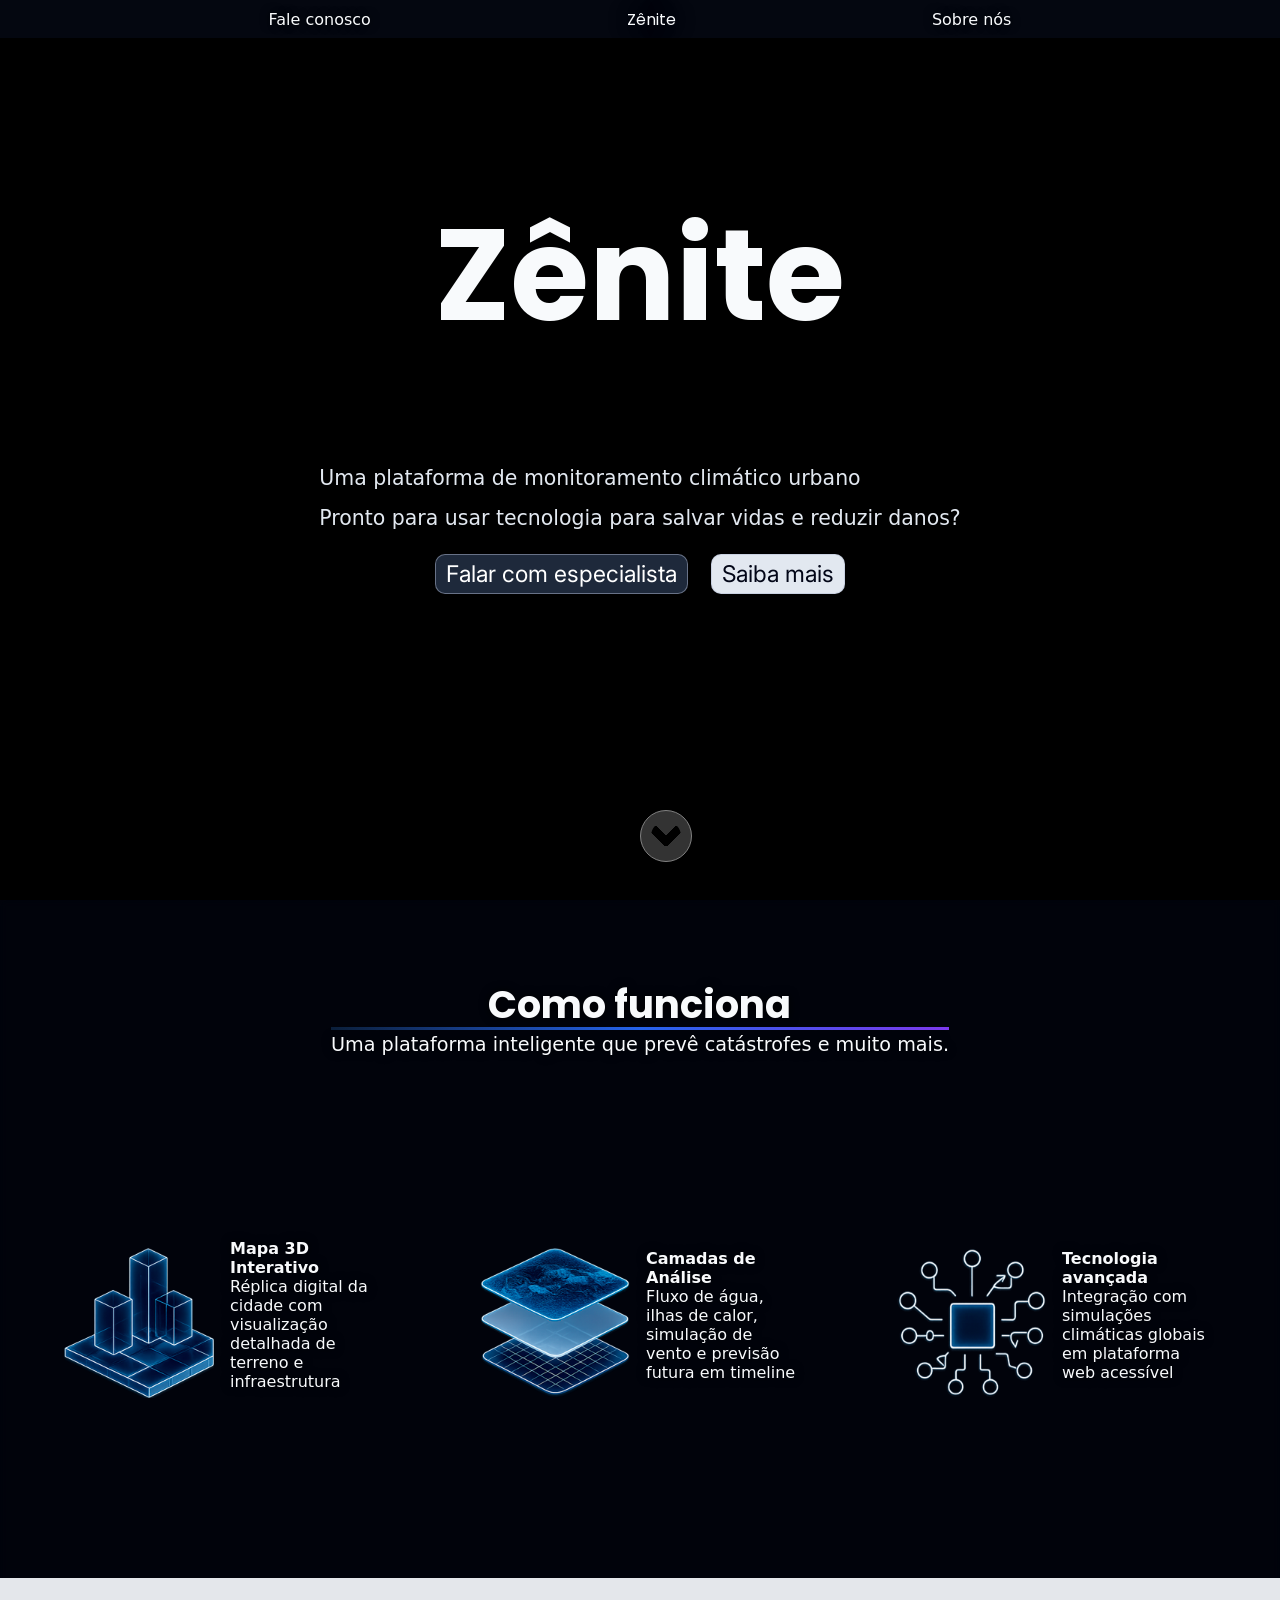
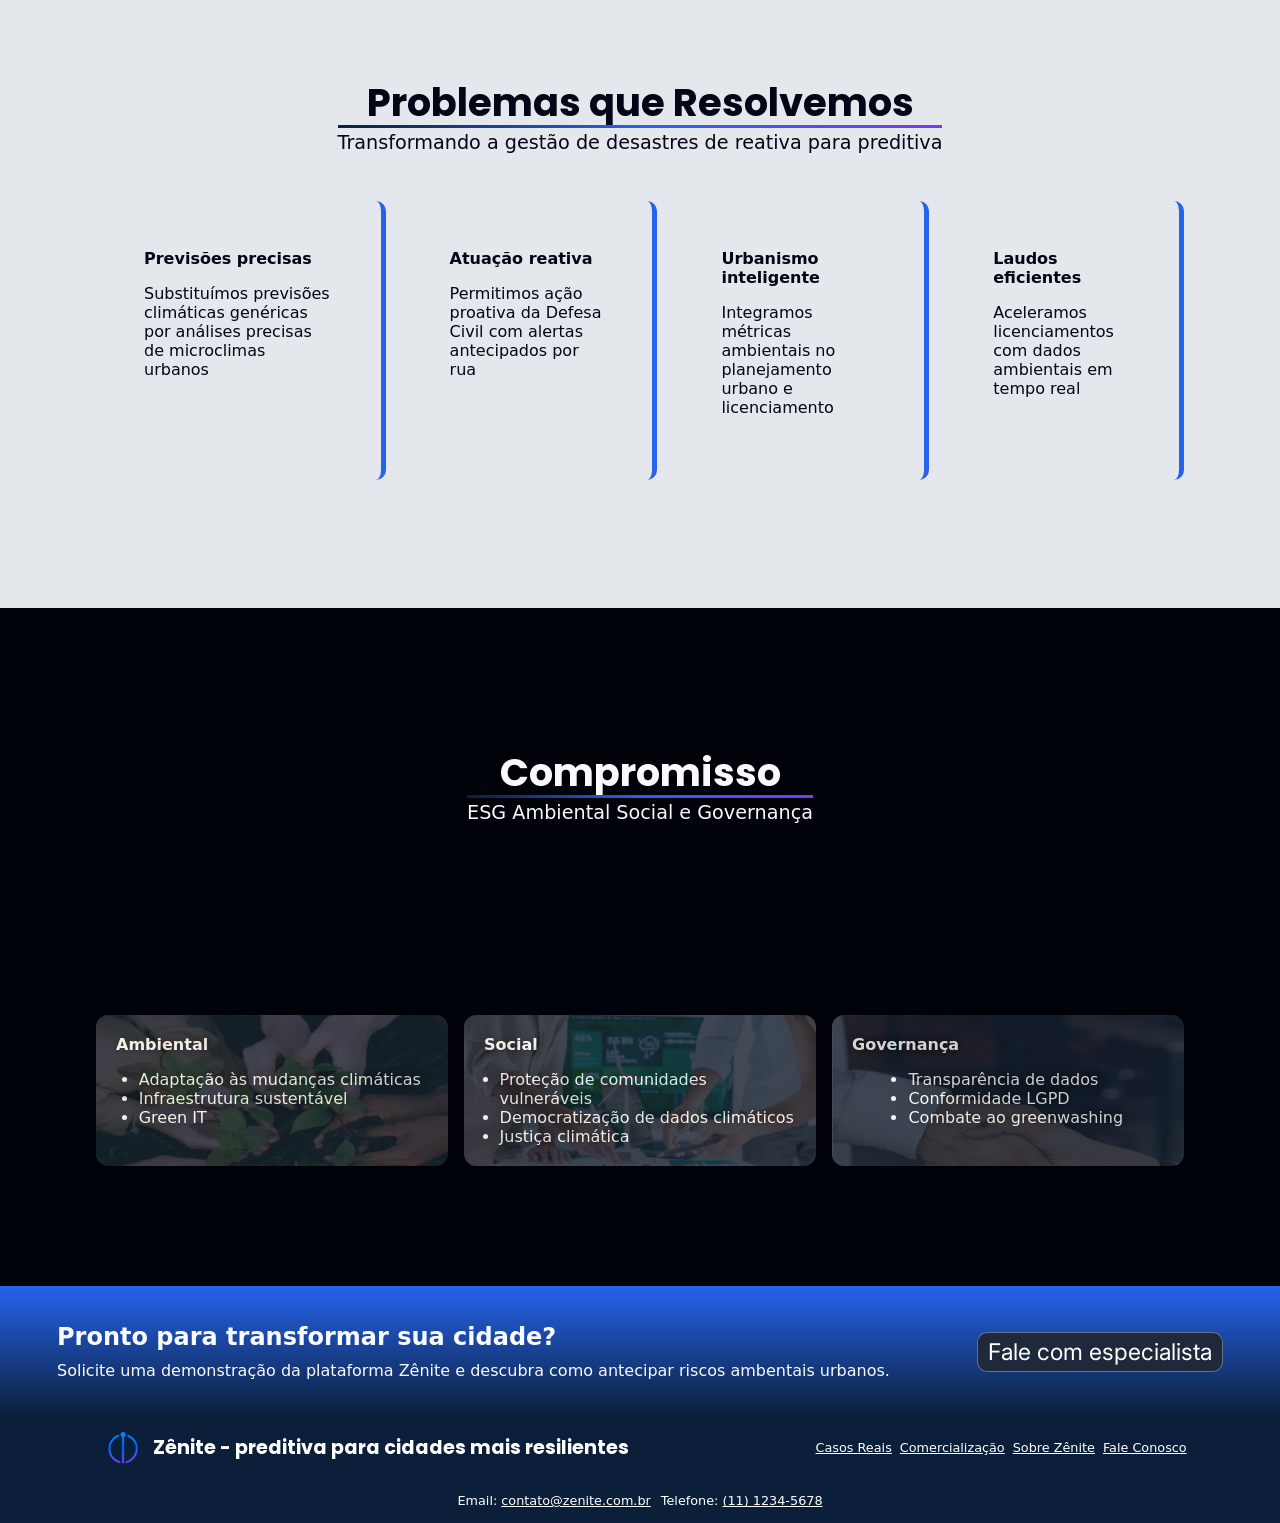
==== commit c14185f0: "alterando estilos da pagina index, botoes, seções e cores" ====
--- a/paginas/index.html
+++ b/paginas/index.html
@@ -41,54 +41,54 @@
     <div class="cta-header">
       <p>Uma plataforma de monitoramento climático urbano</p>
       <p>Pronto para usar tecnologia para salvar vidas e reduzir danos?</p>
-      <span><a id="cta-transformar" href="./faleconosco.html">Falar com especialista</a></span>
-      <a href="#scrollar-para-problemas">Saiba mais</a>
-    </div>
-
-    <img id="botao-rolar" loading="lazy" src="../conteudo/imagens/seta-baixo.png" alt="seta para baixo para rolar a pagina para baixo e saber mais sobre a zenite">
+      <span><a class="cta-transformar" id="botao-header" href="./faleconosco.html">Falar com especialista</a></span>
+      <a id="link-saiba-mais" href="#scrollar-para-problemas">Saiba mais</a>
+    </div>
+
+    <a href="#scrollar-para-problemas"> <img id="botao-rolar" loading="lazy" src="../conteudo/imagens/seta-baixo.png" alt="seta para baixo para rolar a pagina para baixo e saber mais sobre a zenite"></a>
   </header>
 
   <main>
     <article id="scrollar-para-problemas"  class="como-funciona">
       
       <div class="cabecalho">
-        <h2 class="linha-gradiente">Como o Zênite funciona</h2>
+        <h2 class="linha-gradiente">Como funciona</h2>
           <p>Uma plataforma inteligente que prevê catástrofes e muito mais.</p>
       </div>
-
-      <section class="card">
-
-        <img src="../conteudo/imagens/mapa-3d.png" alt="Mapa 3D Interativo">
+      <div class="cards">
+        <section class="card">
+
+          <img src="../conteudo/imagens/mapa-3d.png" alt="Mapa 3D Interativo">
+          
+          <div class="texto-card">
+            <h3>Mapa 3D Interativo</h3>
+              <p>Réplica digital da cidade com visualização detalhada de terreno e infraestrutura</p>
+          </div>
+
+        </section>
         
-        <div class="texto-card">
-          <h3>Mapa 3D Interativo</h3>
-            <p>Réplica digital da cidade com visualização detalhada de terreno e infraestrutura</p>
-        </div>
-
-      </section>
-      
-      <section class="card">
-
-        <img src="../conteudo/imagens/analise-camadas.png" alt="Visualização de camadas climáticas urbanas">
-
-        <div class="texto-card">
-          <h3>Camadas de Análise</h3>
-          <p>Fluxo de água, ilhas de calor, simulação de vento e previsão futura em timeline</p>
-        </div>
-
-      </section>
-      
-      <section id="ancora-como-funciona" class="card">
-
-        <img src="../conteudo/imagens/tecnologia-avancada.png" alt="">
-
-        <div class="texto-card">
-          <h3>Tecnologia avançada</h3>
-            <p>Integração com simulações climáticas globais em plataforma web acessível</p>
-      </div>
-
-      </section>
-
+        <section class="card">
+
+          <img src="../conteudo/imagens/analise-camadas.png" alt="Visualização de camadas climáticas urbanas">
+
+          <div class="texto-card">
+            <h3>Camadas de Análise</h3>
+            <p>Fluxo de água, ilhas de calor, simulação de vento e previsão futura em timeline</p>
+          </div>
+
+        </section>
+        
+        <section id="ancora-como-funciona" class="card">
+
+          <img src="../conteudo/imagens/tecnologia-avancada.png" alt="">
+
+          <div class="texto-card">
+            <h3>Tecnologia avançada</h3>
+              <p>Integração com simulações climáticas globais em plataforma web acessível</p>
+        </div>
+
+        </section>
+      </div>
     </article>
 
     <section class="problemas-que-resolvemos">
@@ -100,22 +100,22 @@
 
         <div class="card">
           <h3 class="titulo-card">Previsões precisas</h3>
-            <p class="card-conteudo">Substituímos previsões climáticas genéricas por análises precisas de microclimas urbanos</p>
+            <p>Substituímos previsões climáticas genéricas por análises precisas de microclimas urbanos</p>
         </div>
 
         <div class="card">
           <h3 class="titulo-card">Atuação reativa</h3>
-            <p class="card-conteudo">Permitimos ação proativa da Defesa Civil com alertas antecipados por rua</p>
+            <p>Permitimos ação proativa da Defesa Civil com alertas antecipados por rua</p>
         </div>
 
         <div class="card">
           <h3 class="titulo-card">Urbanismo inteligente</h3>
-            <p class="card-conteudo">Integramos métricas ambientais no planejamento urbano e licenciamento</p>
+            <p>Integramos métricas ambientais no planejamento urbano e licenciamento</p>
         </div>
 
         <div class="card">
           <h3 class="titulo-card">Laudos eficientes</h3>
-            <p class="card-conteudo">Aceleramos licenciamentos com dados ambientais em tempo real</p>
+            <p>Aceleramos licenciamentos com dados ambientais em tempo real</p>
         </div>
 
       </div>
--- a/styles/styles.css
+++ b/styles/styles.css
@@ -51,8 +51,9 @@
 main{
   position: relative;
   isolation: isolate;
-  background-image: url(../conteudo/imagens/fundo.jpeg);
+  /* background-image: url(../conteudo/imagens/fundo.jpeg); */
   background-size: cover;
+  background-color: var(--cor-neutra1);
 }
 
 h1, nav, nav a { 
@@ -61,7 +62,7 @@
   text-decoration: none;
 }
 
-header {
+#topo-pagina {
   display: flex;
   justify-content: center;
   position: relative;
@@ -79,19 +80,19 @@
     animation-duration: 12s;
     animation-fill-mode: forwards;
   }
-}
-
-h1 {
-  position: absolute;
-  top: 20vh;
-  
-  font-size: clamp(4rem, 10vw, 16rem);
-  
-  /* espaço para a linha */
-  padding-bottom: 1rem;
-  
-  font-family: var(--fonte-titulos);
-}
+  h1 {
+    position: absolute;
+    top: 20vh;
+    
+    font-size: clamp(4rem, 10vw, 16rem);
+    
+    /* espaço para a linha */
+    padding-bottom: 1rem;
+    
+    font-family: var(--fonte-titulos);
+  }
+}
+
 
 /* linha com gradiente abaixo do titulo */
 .linha-gradiente::after {
@@ -120,7 +121,7 @@
   width: 100%;
 }
 
-nav {
+#menu {
   /* Flex */
   position: fixed;
   top: 0;
@@ -162,8 +163,8 @@
 #titulo-nav{
   font-size: clamp(1.5rem, 2vw, 8rem);
   font-family: var(--fonte-titulos);
-  cursor: default ;
-  opacity: 0;
+  /* cursor: default ; */
+  /* opacity: 0; */
   text-shadow: black 0px 0px 20px;
 }
 
@@ -174,6 +175,9 @@
   cursor: pointer ;
 }
 
+p{
+  text-align: start;
+}
 .links-menu{
   display: flex;
   align-items: center;
@@ -203,26 +207,41 @@
 }
 
 .cta-header, .pronto-para-transformar{
-  a, a #cta-transformar{
+  a, a .cta-transformar{
     font-family: 'Inter', sans-serif;
     display: inline-block;
     position: relative;
     color: var(--cor-neutra5);
     font-size: clamp(1rem, 1.8vw, 6rem);
     text-decoration: none;
-    background-color: hsla(217, 33%, 17%, 0.85);
+    background-color: var(--cor-neutra2);
     border-radius: 10px;
     padding: 5px 10px;
-    box-shadow: 0 0 10px black;
+    /* box-shadow: 0 0 10px black; */
     text-shadow: none;
     margin: 5px;
-    border: 1px solid #2564eb80;
-}
+    border: 1px solid #b1bcd380;
+  }
   
   a:hover, a:focus-visible{ 
-    color:var(--cor-principal2); 
+    background-color:var(--cor-principal3); 
     box-shadow: 0 0 2px var(--cor-principal2);
+    /* text-shadow: 0 0 5px black; */
   }     
+}
+#link-saiba-mais{
+  background-color: #1E293B;
+  &:hover, &:focus-visible{ 
+    background-color:var(--cor-principal1); 
+    }     
+  }
+  
+  #link-saiba-mais{
+    background-color: var(--cor-neutra4);
+    color: var(--cor-neutra1);
+    &:hover, &:focus-visible{ 
+      background-color:var(--cor-neutra5); 
+      }     
 }
 
 #botao-rolar{
@@ -250,14 +269,31 @@
 }
 
 .compromisso{
-  height: 50vh;
-  min-height: fit-content;
+  height: 70vh;
   ul{
     margin-inline-start: 1rem ;
   }
 }
 
-.como-funciona{height: 100vh;}
+.como-funciona{
+  height: 70vh;
+  flex-wrap: wrap;
+  flex-direction: column;
+
+  .cards{
+    display: flex;
+    flex-wrap: wrap;
+    justify-content: center;
+  }
+  .card{
+    flex: 1 1 30%;
+    padding: 3rem;
+    p{text-align: start;}
+  }
+  .cabecalho{
+    /* flex: 1 1 100%; */
+  }
+}
 
 .como-funciona, .compromisso { 
   display: flex;
@@ -276,12 +312,14 @@
     width: 150px;
     height: auto;
   }
+
 }
 
 .como-funciona, .problemas-que-resolvemos, .compromisso{
   p{
     font-size: clamp(0.8rem, 1.5vw, 4rem);
     margin: 0 auto;
+    margin-block-end: 15px;
   }
   
   .cabecalho {
@@ -306,14 +344,16 @@
   border-radius: 10px;  
   user-select: none;
   transition: ease-in-out 0.1s;
+  align-items: center;
+  text-align: start;
   &:hover, &:focus-visible{
     transform: scale(1.008);
   }
   
-  h2, h3, p{
+  h2, h3{
     width: 100%;
-    text-align: center;
-    font-size: clamp(1rem, 1.5vw, 3rem);
+    /* text-align: center; */
+    font-size: clamp(1rem, 1.2vw, 3rem);
   }
   
   ul{
@@ -327,12 +367,21 @@
 
 .problemas-que-resolvemos{
   color: var(--cor-principal5);
-  height: 50vh;
+  background-color: #e4e7eb;
+  color: var(--cor-neutra1);
+  padding-block: 6rem;
+  margin-block: 3rem;
   min-height: fit-content;
   display: flex;
   flex-wrap: wrap;
   justify-content: space-around;
   align-items: center;
+  flex-direction: column;
+  .card{
+    color: var(--cor-neutra1);
+    text-shadow: none;
+    padding: 3rem;
+  }
   
 }
 
@@ -344,15 +393,33 @@
   align-content: center;
 }
 
-.problemas-que-resolvemos, .compromisso {
+.problemas-que-resolvemos .cards{
+  display: flex;
+  width: 90vw;
+  flex-wrap: wrap;
+  padding: 2rem;
+  gap: 1rem;
+  flex-direction: column;
+  justify-content: space-around;
+}
+.problemas-que-resolvemos .card{ 
+  border-inline-end: solid 5px var(--cor-principal2);
+  flex-direction: column;
+  /* flex-basis: 40%; */
+}
+
+
+.compromisso {
   .cards{
     display: flex;
     width: 90vw;
+    flex-direction: column;
     flex-wrap: wrap;
     padding: 2rem;
     gap: 1rem;
     justify-content: space-around;
   }
+  
   
   .card{
     flex: 1 1 20%;
@@ -363,8 +430,60 @@
     box-shadow: 0 0 5px black;
   }
 }
-.compromisso .card {border-inline-end: solid 10px var(--cor-principal4);}
-.problemas-que-resolvemos .card{ border-inline-end: solid 10px var(--cor-principal2);}
+/*----------------IMG FUNDO CARD COMPROMISSO---------------------*/
+.compromisso .card:first-child {
+    position: relative;
+    overflow: hidden;
+    padding: 20px;
+    border-radius: 12px;
+    color: white;
+}
+.compromisso .card:first-child::before{
+    content: "";
+    position: absolute;
+    inset: 0;
+
+    background-image: url(../conteudo/imagens/pessoas-segurando-plantas-c.jpg);
+    background-size: cover;
+
+    opacity: 0.2; /* controla transparência da imagem */
+}
+.compromisso .card:nth-child(2){
+    position: relative;
+    overflow: hidden;
+    padding: 20px;
+    border-radius: 12px;
+    color: white;
+}
+.compromisso .card:nth-child(2)::before{
+    content: "";
+    position: absolute;
+    inset: 0;
+
+    background-image: url(../conteudo/imagens/pessoas-planejando-com-documentos-c.jpg);
+    background-size: cover;
+
+    opacity: 0.2; /* controla transparência da imagem */
+}
+.compromisso .card:last-child{
+    position: relative;
+    overflow: hidden;
+    padding: 20px;
+    border-radius: 12px;
+    color: white;
+}
+.compromisso .card:last-child::before{
+    content: "";
+    position: absolute;
+    inset: 0;
+
+    background-image: url(../conteudo/imagens/aperto-de-mao-empresarial-c.jpg);
+    background-size: cover;
+    background-position: center top;
+    /* background-repeat: no-repeat; */
+
+    opacity: 0.2; /* controla transparência da imagem */
+}
 
 .pronto-para-transformar{
   display: flex;
@@ -372,12 +491,14 @@
   align-items: center;
   justify-content: space-around;
   gap: 5px;
-  background-image: linear-gradient(to right,#7C3AED,#2563EB,#0B1F3A);
+  background-image: linear-gradient(to bottom,#2563EB,#0B1F3A);
+  background-color: var(--cor-neutra4);
   padding: 1rem;
+  padding-block: 2rem;
   color: var(--cor-principal5);
   h2,p{
     padding: 5px;
-    text-shadow: 0 0 10px black;
+    /* text-shadow: 0 0 10px black; */
   }
 }
 
@@ -439,3 +560,14 @@
   to{opacity:0.7;}
 }
 
+@media(min-width:768px){
+  .problemas-que-resolvemos{
+    .cards{
+      flex-flow: row;
+    }
+  }
+  .compromisso .cards{
+    flex-flow: row;
+  }
+}
+
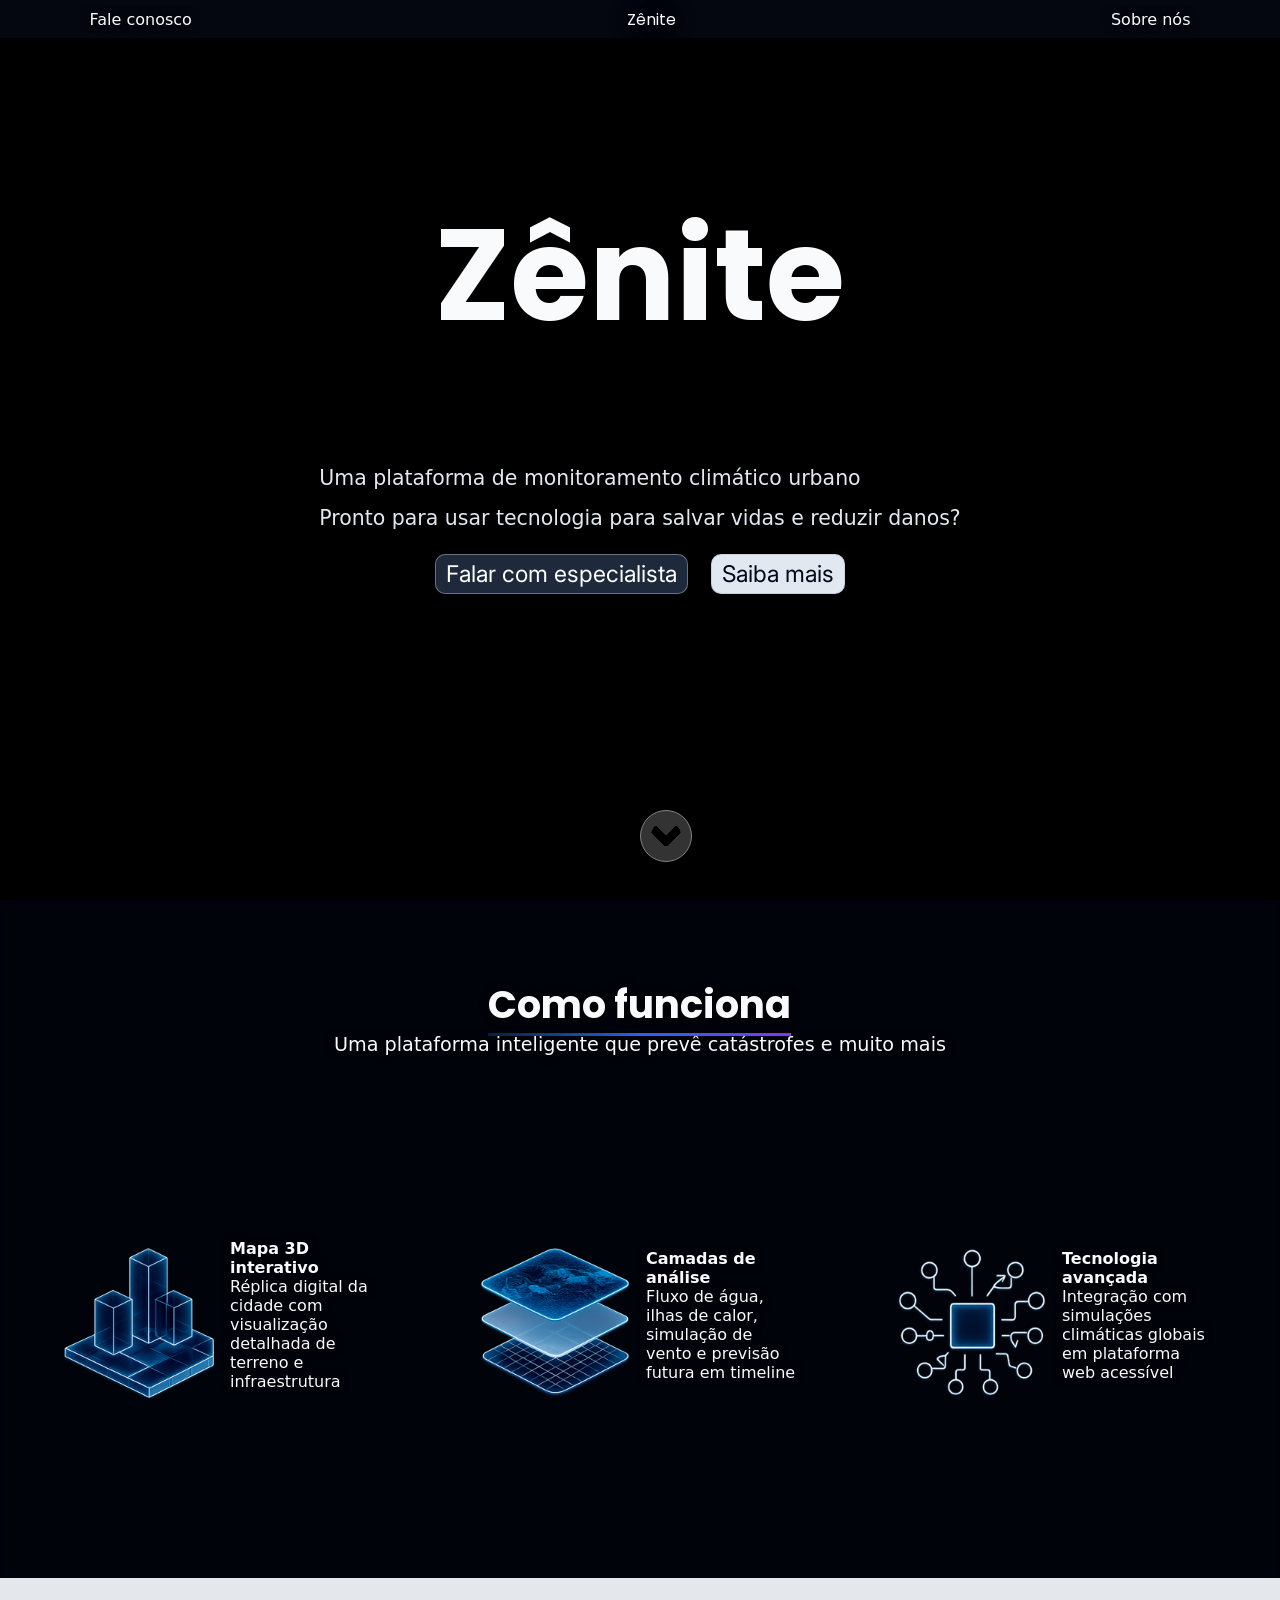
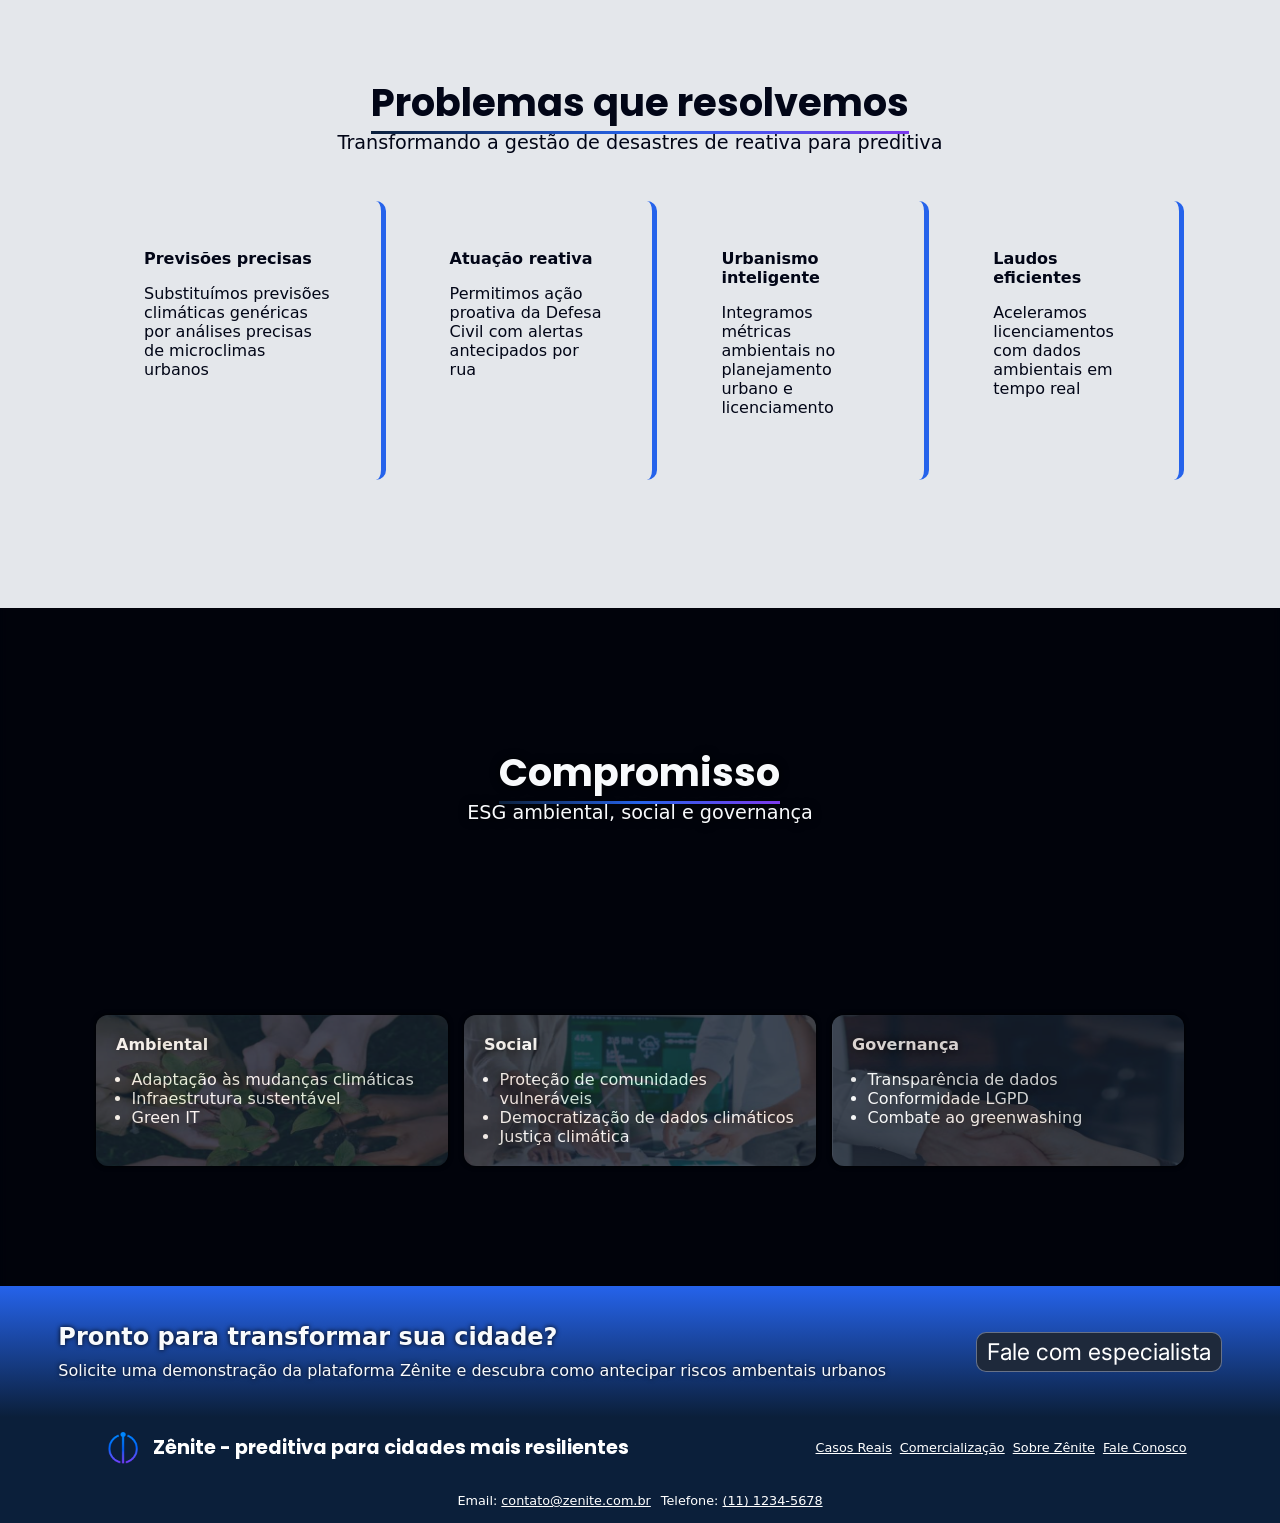
==== commit 296bfa1c: "alterando estilos da pagina index, botoes, seções e cores" ====
--- a/paginas/index.html
+++ b/paginas/index.html
@@ -30,11 +30,9 @@
     <h1 id="titulo">Zênite</h1>
     <nav id="menu" aria-label="Menu principal">
       <div class="links-menu">
-        <!-- <a class="linha-gradiente" href="./casos-reais.html">Ver casos reais</a> -->
         <a class="linha-gradiente" href="./faleconosco.html">Fale conosco</a>
         <a id="titulo-nav" class="linha-gradiente" href="#topo-pagina" aria-current="page">Zênite</a>
         <a class="linha-gradiente" href="./sobre-zenite.html">Sobre nós</a>
-        <!-- <a class="linha-gradiente " href="./faleconosco.html">Proteja-se de catastrofes</a> -->
       </div>
     </nav>
     
@@ -53,7 +51,7 @@
       
       <div class="cabecalho">
         <h2 class="linha-gradiente">Como funciona</h2>
-          <p>Uma plataforma inteligente que prevê catástrofes e muito mais.</p>
+          <p>Uma plataforma inteligente que prevê catástrofes e muito mais</p>
       </div>
       <div class="cards">
         <section class="card">
@@ -61,7 +59,7 @@
           <img src="../conteudo/imagens/mapa-3d.png" alt="Mapa 3D Interativo">
           
           <div class="texto-card">
-            <h3>Mapa 3D Interativo</h3>
+            <h3>Mapa 3D interativo</h3>
               <p>Réplica digital da cidade com visualização detalhada de terreno e infraestrutura</p>
           </div>
 
@@ -72,7 +70,7 @@
           <img src="../conteudo/imagens/analise-camadas.png" alt="Visualização de camadas climáticas urbanas">
 
           <div class="texto-card">
-            <h3>Camadas de Análise</h3>
+            <h3>Camadas de análise</h3>
             <p>Fluxo de água, ilhas de calor, simulação de vento e previsão futura em timeline</p>
           </div>
 
@@ -93,7 +91,7 @@
 
     <section class="problemas-que-resolvemos">
       <div class="cabecalho">
-        <h2 class="linha-gradiente">Problemas que Resolvemos</h2>
+        <h2 class="linha-gradiente">Problemas que resolvemos</h2>
           <p>Transformando a gestão de desastres de reativa para preditiva</p>
       </div>
       <div class="cards">
@@ -125,7 +123,7 @@
     <section class="compromisso">
       <div class="cabecalho">
         <h2 class="linha-gradiente">Compromisso</h2>
-          <p>ESG Ambiental Social e Governança</p>
+          <p>ESG ambiental, social e governança</p>
       </div>
 
         <section>
@@ -165,7 +163,7 @@
     <section class="pronto-para-transformar">
       <div>
         <h2>Pronto para transformar sua cidade?</h2>
-          <p>Solicite uma demonstração da plataforma Zênite e descubra como antecipar riscos ambentais urbanos.</p>
+          <p>Solicite uma demonstração da plataforma Zênite e descubra como antecipar riscos ambentais urbanos</p>
       </div>
       <span><a class="cta-transformar" href="faleconosco.html">Fale com especialista</a></span>
     </section>
--- a/styles/styles.css
+++ b/styles/styles.css
@@ -27,6 +27,7 @@
   margin: 0;
   padding: 0;
 }
+*{margin-inline: auto;}
 
 html {
   overflow-x: hidden; /* Evitando que a pagina crie uma barra lateral */
@@ -116,7 +117,7 @@
 
 .cabecalho .linha-gradiente::after {
   position: absolute;
-  top: 90%;
+  top: 100%;
   left: 0;
   width: 100%;
 }
@@ -483,22 +484,22 @@
     /* background-repeat: no-repeat; */
 
     opacity: 0.2; /* controla transparência da imagem */
-}
-
-.pronto-para-transformar{
-  display: flex;
-  flex-wrap: wrap;
-  align-items: center;
-  justify-content: space-around;
-  gap: 5px;
-  background-image: linear-gradient(to bottom,#2563EB,#0B1F3A);
-  background-color: var(--cor-neutra4);
-  padding: 1rem;
-  padding-block: 2rem;
-  color: var(--cor-principal5);
-  h2,p{
-    padding: 5px;
-    /* text-shadow: 0 0 10px black; */
+  }
+  
+  .pronto-para-transformar{
+    display: flex;
+    flex-wrap: wrap;
+    align-items: center;
+    justify-content: space-around;
+    gap: 5px;
+    background-image: linear-gradient(to bottom,#2563EB,#0B1F3A);
+    background-color: var(--cor-neutra4);
+    padding: 1rem;
+    padding-block: 2rem;
+    color: var(--cor-principal5);
+    h2,p{
+      padding: 5px;
+      text-shadow: 0 0 5px black;
   }
 }
 
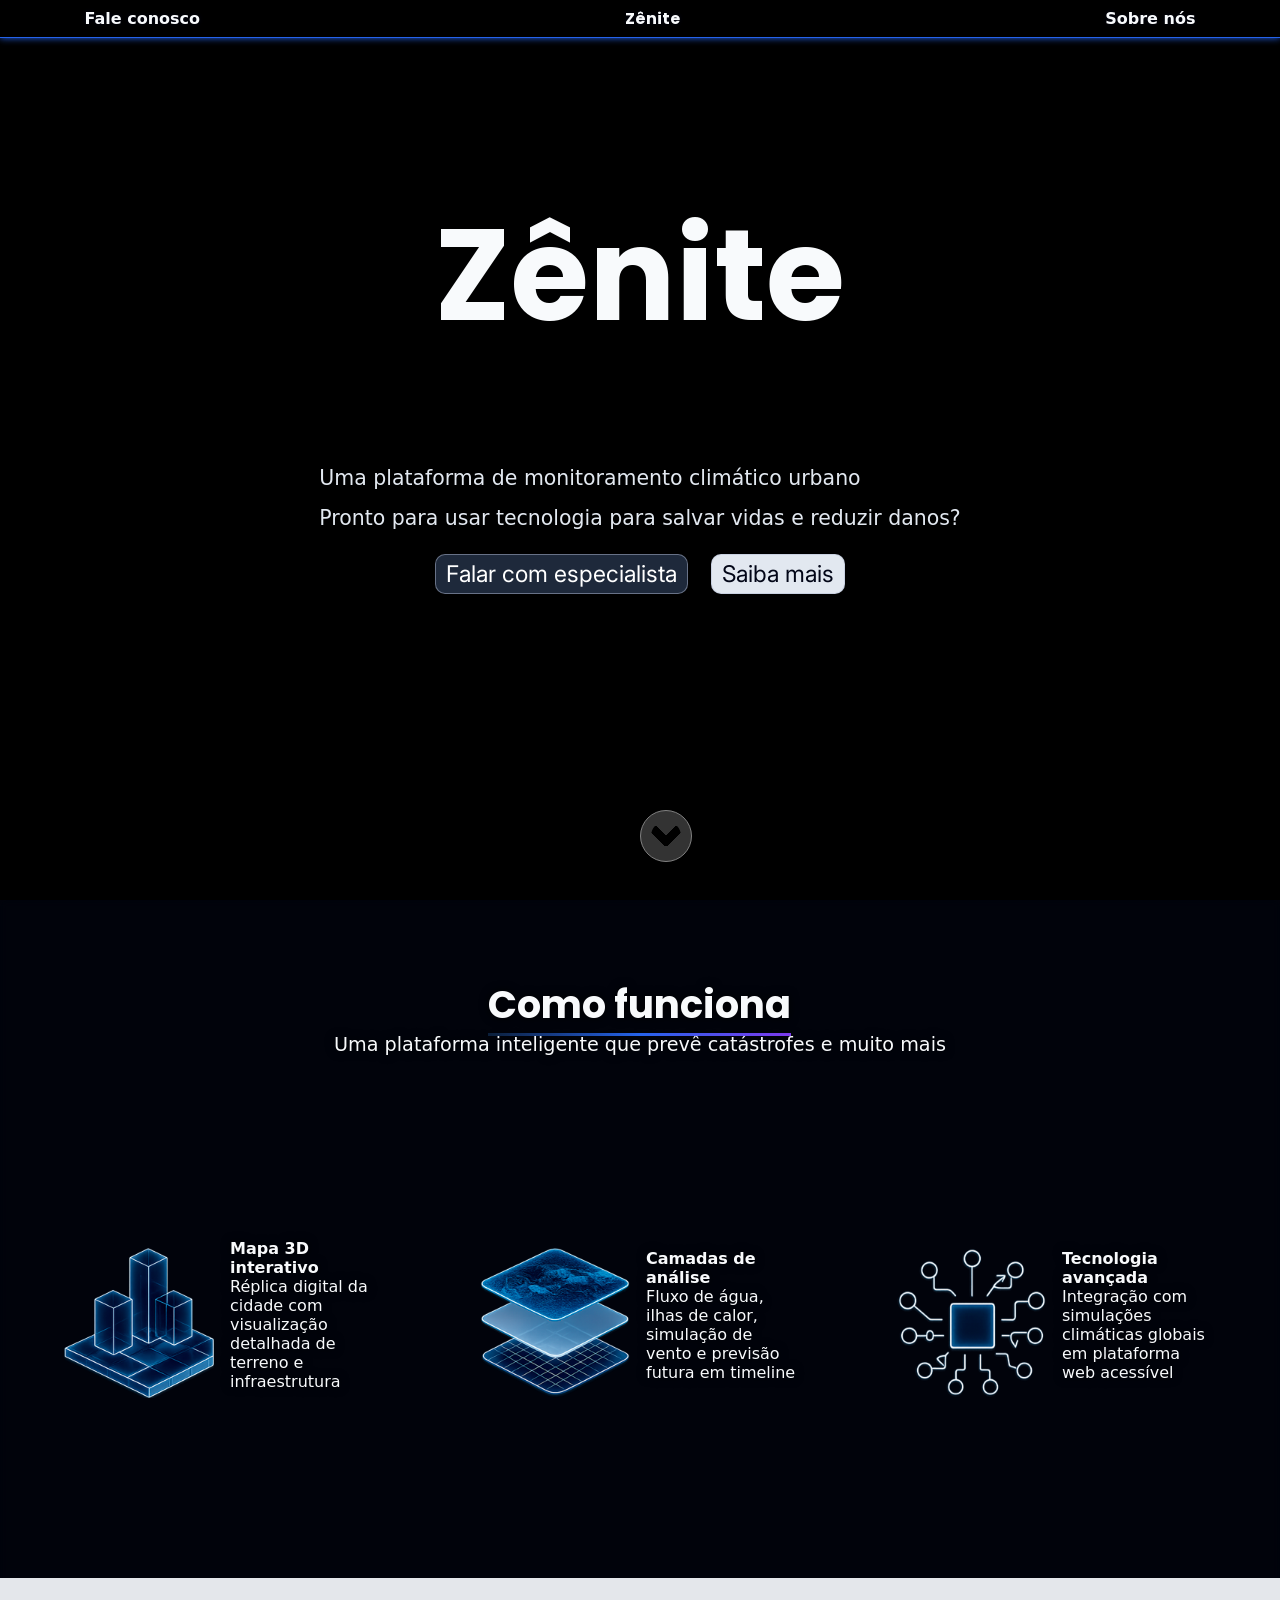
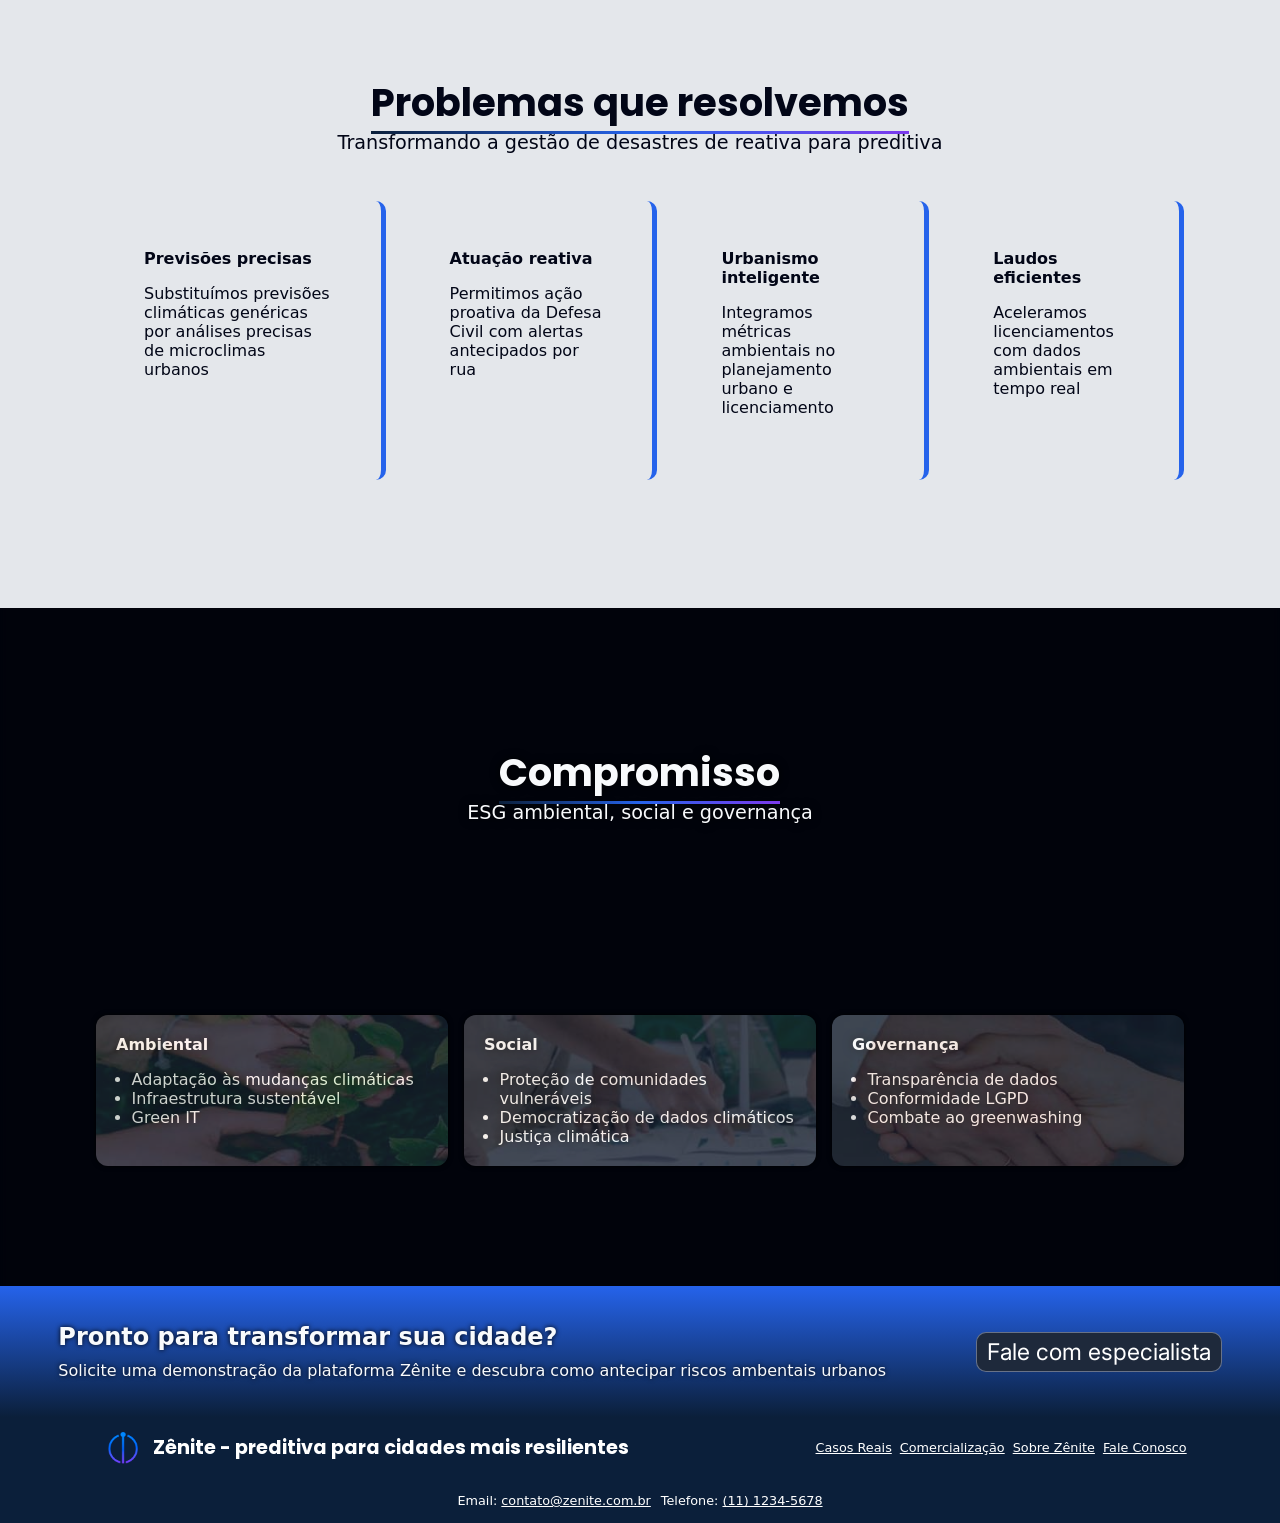
==== commit 51f7a0bd: "alterando estilos da pagina index, botoes, seções e cores" ====
--- a/paginas/index.html
+++ b/paginas/index.html
@@ -40,14 +40,14 @@
       <p>Uma plataforma de monitoramento climático urbano</p>
       <p>Pronto para usar tecnologia para salvar vidas e reduzir danos?</p>
       <span><a class="cta-transformar" id="botao-header" href="./faleconosco.html">Falar com especialista</a></span>
-      <a id="link-saiba-mais" href="#scrollar-para-problemas">Saiba mais</a>
-    </div>
-
-    <a href="#scrollar-para-problemas"> <img id="botao-rolar" loading="lazy" src="../conteudo/imagens/seta-baixo.png" alt="seta para baixo para rolar a pagina para baixo e saber mais sobre a zenite"></a>
+      <a id="link-saiba-mais" href="#como-funciona">Saiba mais</a>
+    </div>
+
+    <a href="#como-funciona"> <img id="botao-rolar" loading="lazy" src="../conteudo/imagens/seta-baixo.png" alt="seta para baixo para rolar a pagina para baixo e saber mais sobre a zenite"></a>
   </header>
 
   <main>
-    <article id="scrollar-para-problemas"  class="como-funciona">
+    <article id="como-funciona"  class="como-funciona">
       
       <div class="cabecalho">
         <h2 class="linha-gradiente">Como funciona</h2>
--- a/styles/styles.css
+++ b/styles/styles.css
@@ -57,9 +57,11 @@
   background-color: var(--cor-neutra1);
 }
 
-h1, nav, nav a { 
-  text-shadow: 0 0 10px black;
+nav a { 
+  /* text-shadow: 0 0 10px black; */
+  font-weight: bold;
   color: var(--cor-principal5);
+  text-shadow: 0 0 5px var(--cor-neutra1);
   text-decoration: none;
 }
 
@@ -84,6 +86,8 @@
   h1 {
     position: absolute;
     top: 20vh;
+    color: var(--cor-principal5);
+    text-shadow: 0 0 10px black;
     
     font-size: clamp(4rem, 10vw, 16rem);
     
@@ -140,8 +144,8 @@
     transition: 0.3s ease-in-out;
     
     &:hover, &:focus-visible{
-      color: var(--cor-principal3);
-      text-shadow: 0 0 10px #00000049;
+      color: var(--cor-principal2);
+      text-shadow: none;
       &::after{
         animation-name: transicao_barra_links;
         animation-duration: 0.3s;
@@ -162,11 +166,11 @@
 }
 
 #titulo-nav{
-  font-size: clamp(1.5rem, 2vw, 8rem);
+  /* font-size: clamp(1.5rem, 2vw, 8rem); */
   font-family: var(--fonte-titulos);
   /* cursor: default ; */
   /* opacity: 0; */
-  text-shadow: black 0px 0px 20px;
+  /* text-shadow: black 0px 0px 20px; */
 }
 
 #botao-rolar, #titulo-nav {transition: opacity 0.5s ease;}
@@ -184,8 +188,9 @@
   align-items: center;
   justify-content: center;
   gap:20%;
-  background-color: #070d1b9c;
-  box-shadow:  0 0 20px black;
+  background-color: hsla(0, 0%, 0%, 0.685);
+  border-block-end: solid 1px var(--cor-principal2);
+  box-shadow:  0 0 7px var(--cor-principal2);
   width: 100vw;
   min-height: fit-content;
   height: 3vw;
@@ -444,7 +449,7 @@
     position: absolute;
     inset: 0;
 
-    background-image: url(../conteudo/imagens/pessoas-segurando-plantas-c.jpg);
+    background-image: url(../conteudo/imagens/pessoas-segurando-plantas-c2.jpg);
     background-size: cover;
 
     opacity: 0.2; /* controla transparência da imagem */
@@ -461,7 +466,7 @@
     position: absolute;
     inset: 0;
 
-    background-image: url(../conteudo/imagens/pessoas-planejando-com-documentos-c.jpg);
+    background-image: url(../conteudo/imagens/pessoas-planejando-com-documentos-c2.jpg);
     background-size: cover;
 
     opacity: 0.2; /* controla transparência da imagem */
@@ -478,7 +483,7 @@
     position: absolute;
     inset: 0;
 
-    background-image: url(../conteudo/imagens/aperto-de-mao-empresarial-c.jpg);
+    background-image: url(../conteudo/imagens/aperto-de-mao-empresarial-c2.jpg);
     background-size: cover;
     background-position: center top;
     /* background-repeat: no-repeat; */
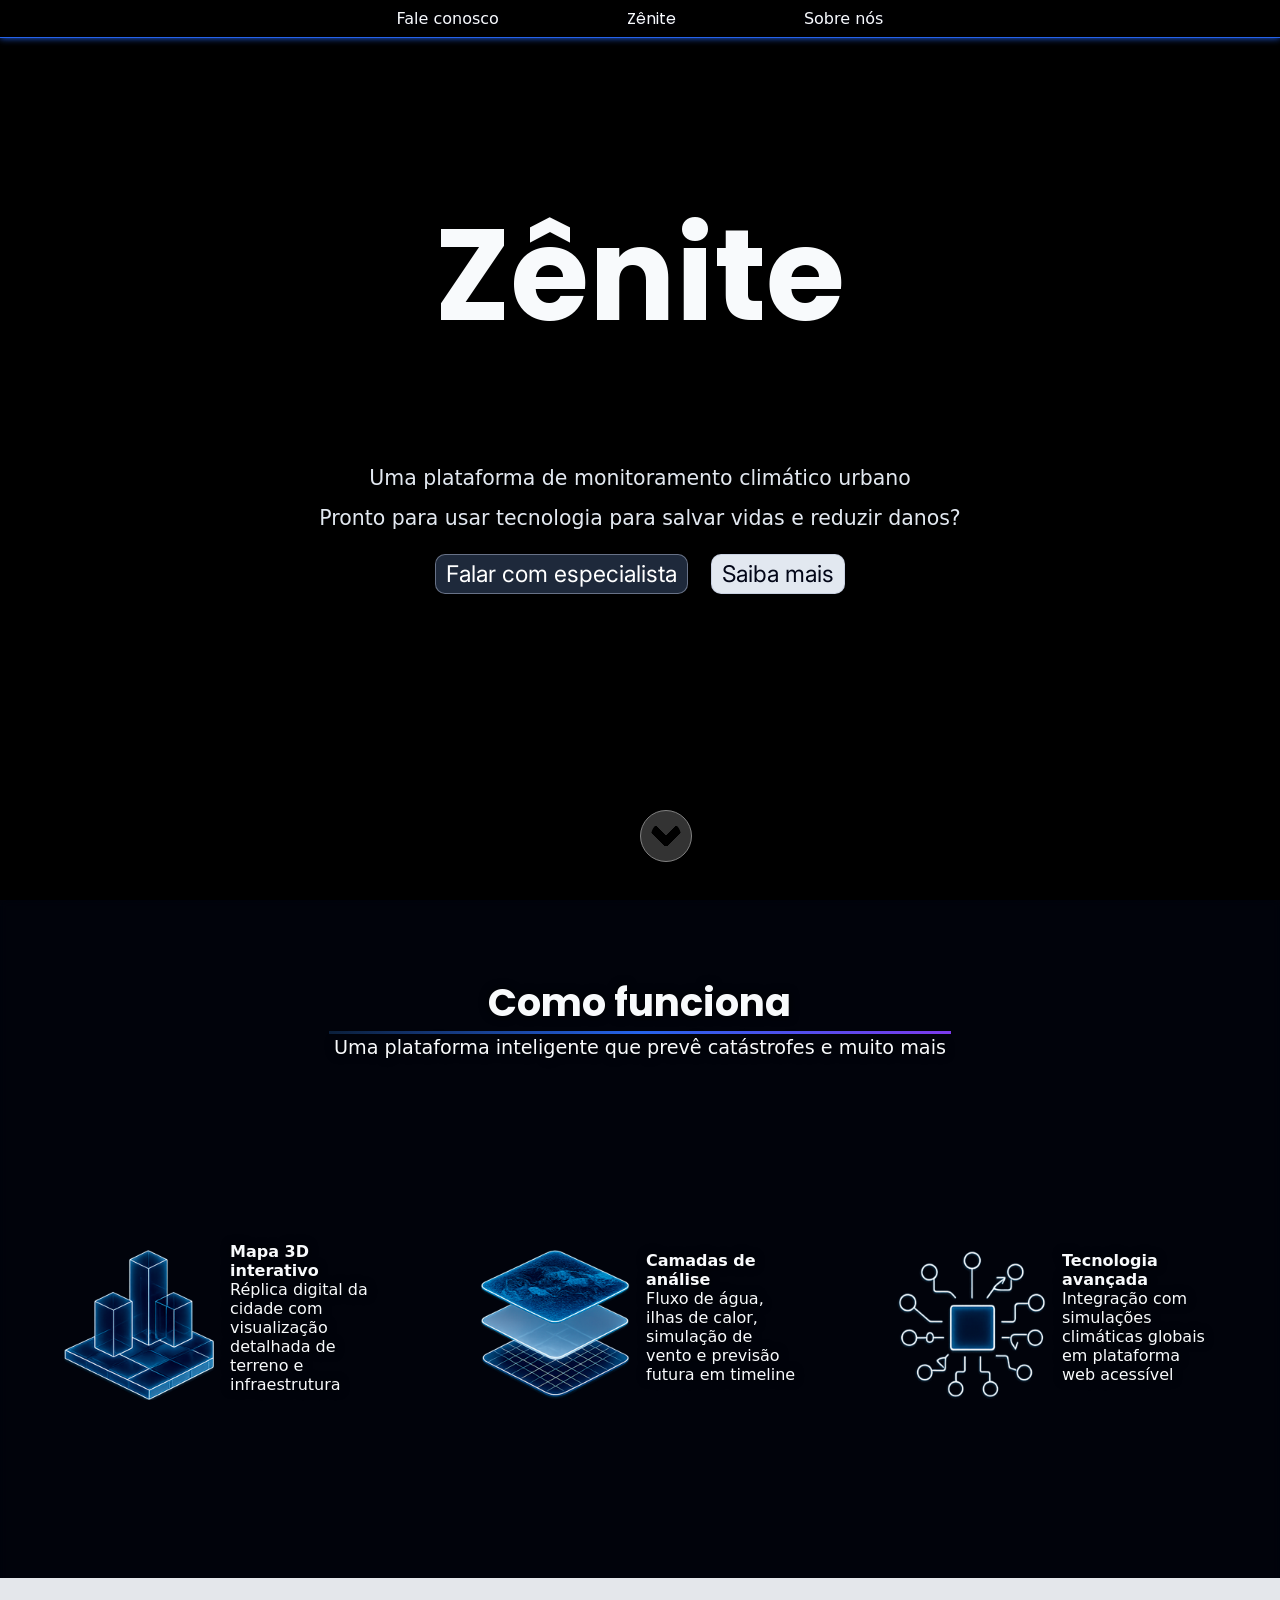
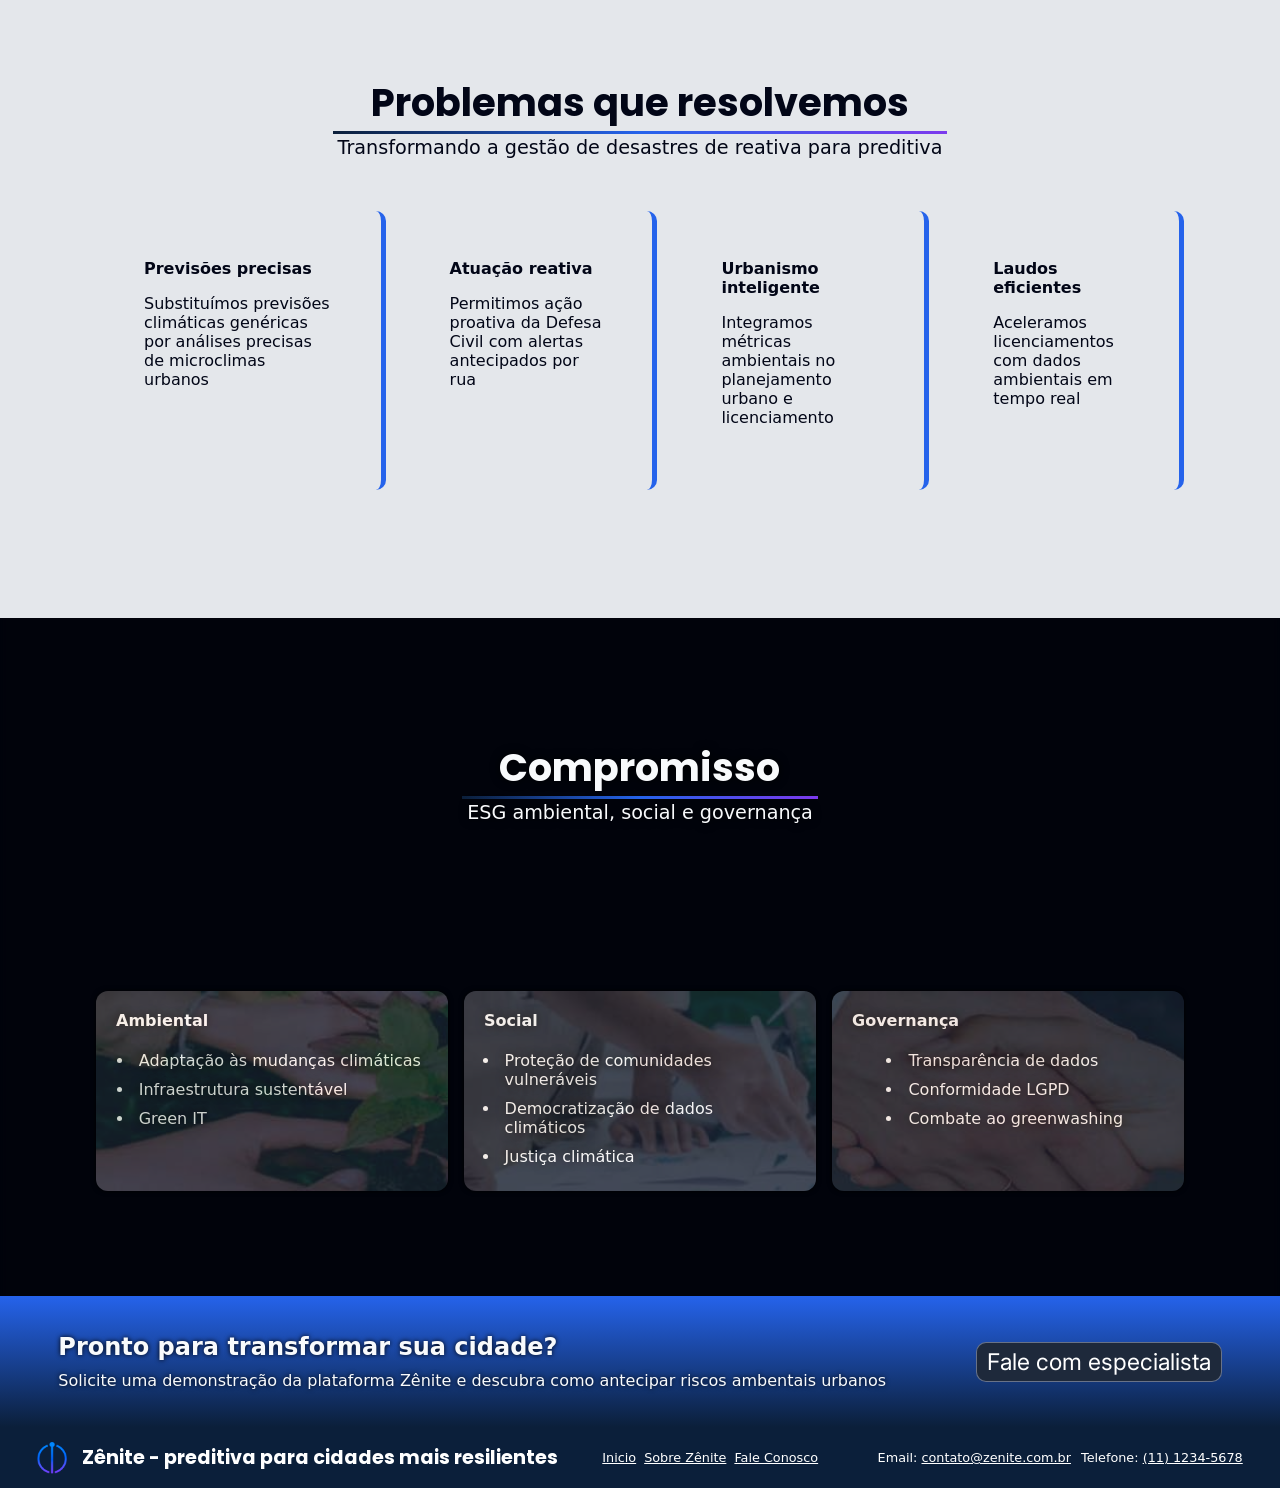
==== commit 9189b9fd: "pequenas alterações de estilo do cta inferior e footer das paginas sobre e pagina principal" ====
--- a/paginas/index.html
+++ b/paginas/index.html
@@ -180,8 +180,7 @@
     
     
     <div class="footer-links">
-      <a href="./casos-reais.html">Casos Reais</a>
-      <a href="./comercializacao.html">Comercialização</a>
+      <a href="#topo-pagina">Inicio</a>
       <a href="./sobre-zenite.html">Sobre Zênite</a>
       <a href="./faleconosco.html">Fale Conosco</a>
     </div>
--- a/styles/styles.css
+++ b/styles/styles.css
@@ -27,7 +27,6 @@
   margin: 0;
   padding: 0;
 }
-*{margin-inline: auto;}
 
 html {
   overflow-x: hidden; /* Evitando que a pagina crie uma barra lateral */
@@ -59,7 +58,6 @@
 
 nav a { 
   /* text-shadow: 0 0 10px black; */
-  font-weight: bold;
   color: var(--cor-principal5);
   text-shadow: 0 0 5px var(--cor-neutra1);
   text-decoration: none;
@@ -187,7 +185,7 @@
   display: flex;
   align-items: center;
   justify-content: center;
-  gap:20%;
+  gap:10%;
   background-color: hsla(0, 0%, 0%, 0.685);
   border-block-end: solid 1px var(--cor-principal2);
   box-shadow:  0 0 7px var(--cor-principal2);
@@ -204,6 +202,7 @@
   color: var(--cor-neutra4);
   text-shadow: 0 0 10px black;
   p{
+    text-align: center;
     user-select: none;
     position: relative;
     font-size: clamp(1rem, 1.6vw, 8rem);
@@ -283,8 +282,9 @@
 
 .como-funciona{
   height: 70vh;
-  flex-wrap: wrap;
   flex-direction: column;
+  max-width: 100%;
+  padding-block-start: 1rem;
 
   .cards{
     display: flex;
@@ -295,9 +295,6 @@
     flex: 1 1 30%;
     padding: 3rem;
     p{text-align: start;}
-  }
-  .cabecalho{
-    /* flex: 1 1 100%; */
   }
 }
 
@@ -327,15 +324,6 @@
     margin: 0 auto;
     margin-block-end: 15px;
   }
-  
-  .cabecalho {
-    
-    h2{
-      font-size: clamp(1.5rem, 3vw, 8rem);
-      font-family: var(--fonte-titulos);
-    }
-  }
-  
 }
 
 .card{
@@ -397,6 +385,13 @@
   flex-direction: column;
   justify-content: center;
   align-content: center;
+  h2{
+      font-size: clamp(1.5rem, 3vw, 8rem);
+      font-family: var(--fonte-titulos);
+  }
+  p{
+    padding: 5px;
+  }
 }
 
 .problemas-que-resolvemos .cards{
@@ -434,6 +429,11 @@
     border-radius: 10px;
     background-color: hsla(217, 33%, 17%, 0.8);
     box-shadow: 0 0 5px black;
+    ul{
+      li{
+        padding: 5px;
+      }
+    }
   }
 }
 /*----------------IMG FUNDO CARD COMPROMISSO---------------------*/
@@ -576,4 +576,3 @@
     flex-flow: row;
   }
 }
-
